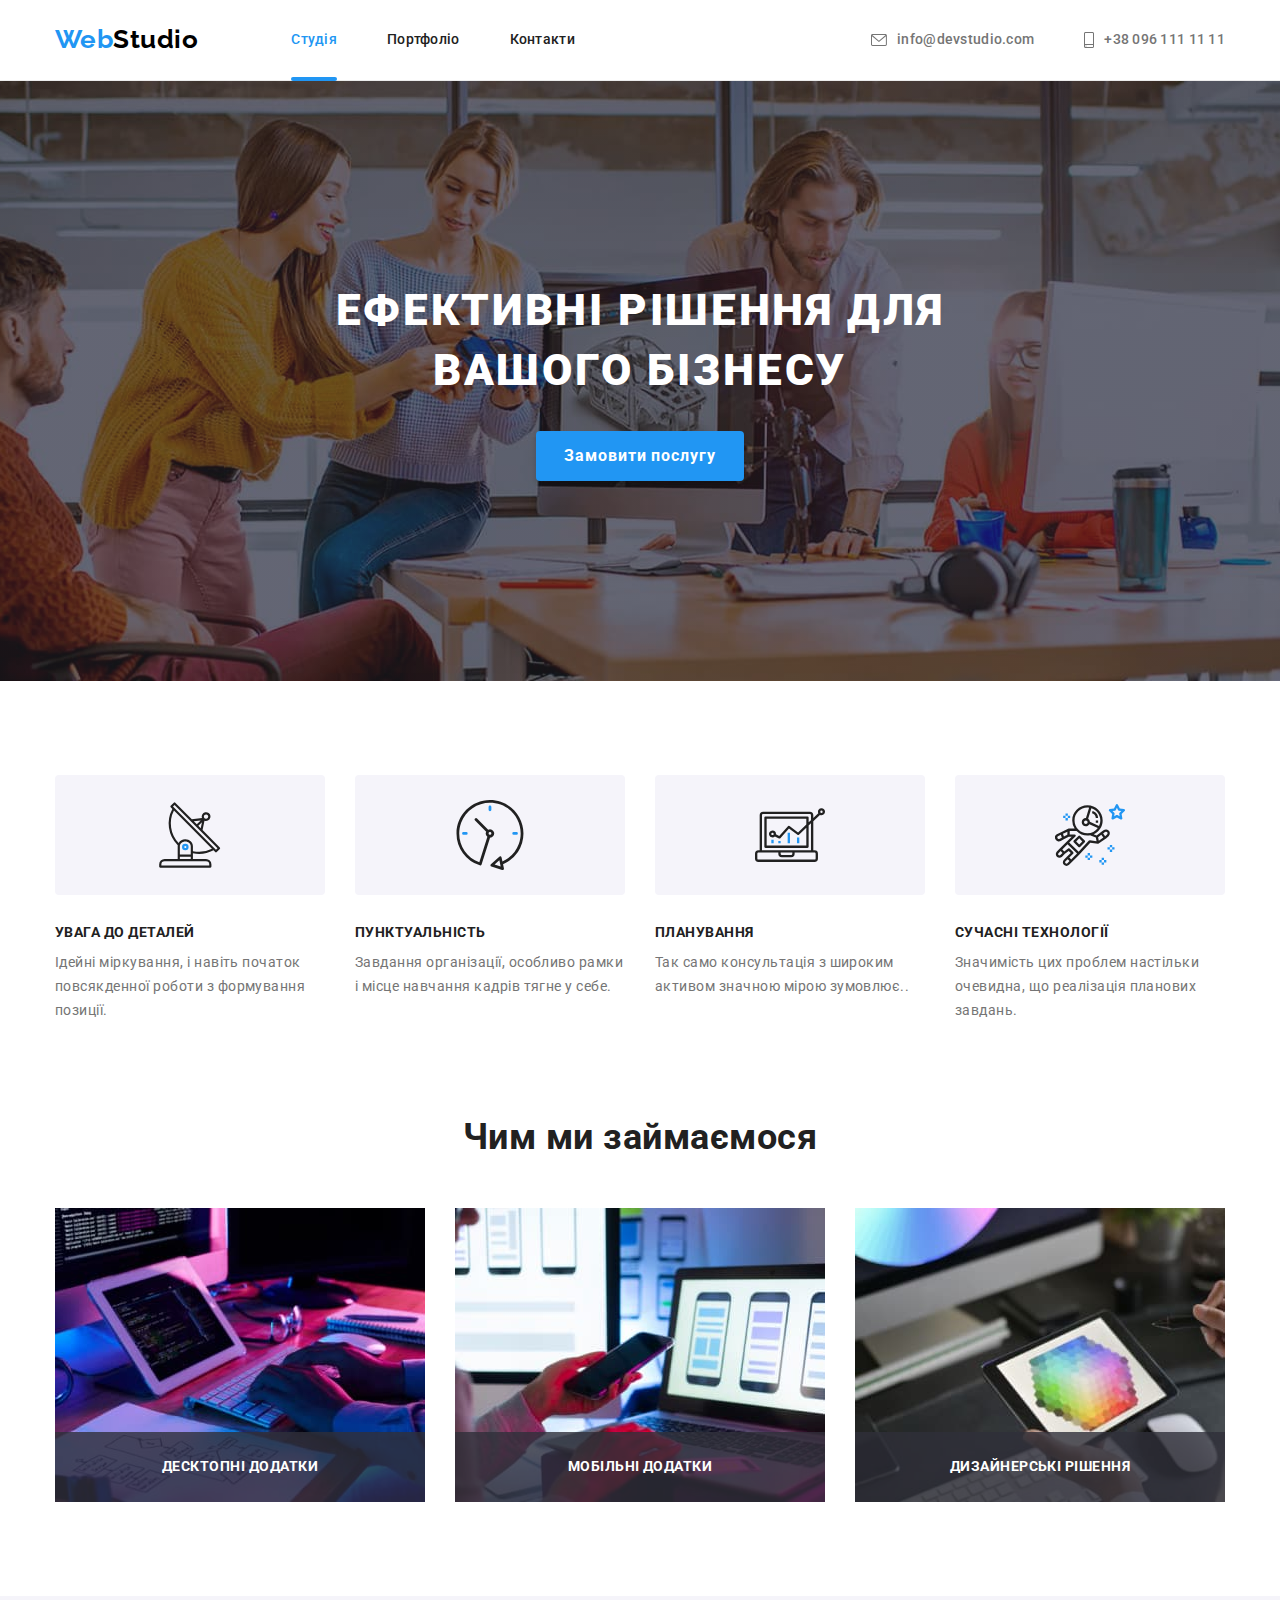
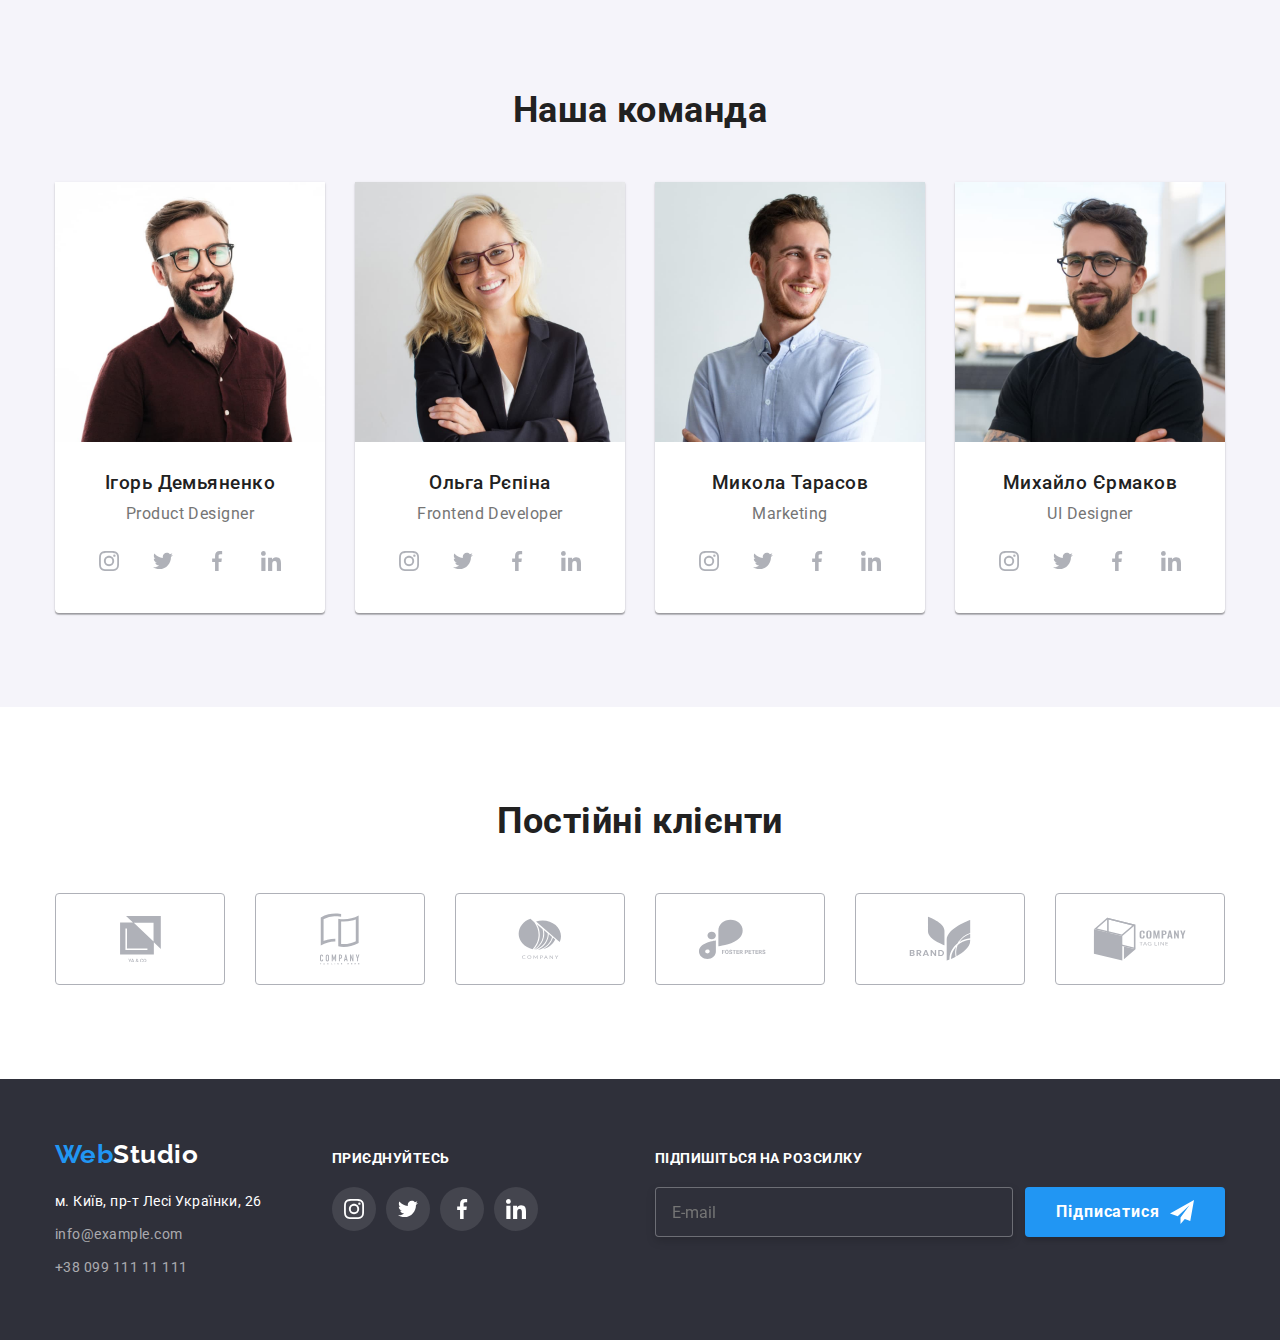
==== index.html @ 8577678d "main.scss" ====
<!DOCTYPE html>
<html lang="ru">
  <head>
    <meta charset="UTF-8" />
    <meta http-equiv="X-UA-Compatible" content="IE=edge" />
    <meta name="viewport" content="width=device-width, initial-scale=1.0" />
    <title>Студія</title>
    <link rel="preconnect" href="https://fonts.googleapis.com" />
    <link rel="preconnect" href="https://fonts.gstatic.com" crossorigin />
    <link
      href="https://fonts.googleapis.com/css2?family=Raleway:wght@700&family=Roboto:wght@400;500;700;900&display=swap"
      rel="stylesheet"
    />
    <link
      rel="stylesheet"
      href="https://cdnjs.cloudflare.com/ajax/libs/modern-normalize/1.1.0/modern-normalize.min.css"
    />
    <link rel="stylesheet" href="./css/main.min.css" />
  </head>
  <body>
    <!-- Хедер -->
    <header class="header">
      <div class="container">
        <div class="header__inner">
          <a
            class="logo logo__header logo__header--shadow"
            href="./index.html"
            lang="en"
            >Web<span class="logo__span--black">Studio</span></a
          >
          <nav>
            <ul class="header__nav">
              <li>
                <a
                  class="header__link header__link--current"
                  href="./index.html"
                  >Студія</a
                >
              </li>
              <li>
                <a class="header__link" href="./portfolio.html">Портфоліо</a>
              </li>
              <li>
                <a class="header__link" href="#">Контакти</a>
              </li>
            </ul>
          </nav>
          <ul class="header__contacts-block">
            <li>
              <a class="header__contact" href="mailto:info@devstudio.com">
                <svg
                  class="header__icon"
                  width="16"
                  height="12"
                  aria-label="отправить е-мейл"
                >
                  <use href="./images/icons.svg#envelope"></use></svg
                >info@devstudio.com</a
              >
            </li>
            <li>
              <a class="header__contact" href="tel:+380961111111">
                <svg
                  class="header__icon"
                  width="10"
                  height="16"
                  aria-label="позвонить по телефону"
                >
                  <use href="./images/icons.svg#phone"></use>
                </svg>
                +38 096 111 11 11</a
              >
            </li>
          </ul>
        </div>
      </div>
    </header>
    <main>
      <!-- Герой -->
      <section class="hero section">
        <div class="container">
          <h1 class="hero__title">Ефективні рішення для вашого бізнесу</h1>
          <button class="hero__btn button" type="button" data-modal-open>
            Замовити послугу
          </button>
        </div>
      </section>
      <!-- Особенности -->
      <section class="features section">
        <div class="container">
          <h2 class="visually-hidden">*Особенности</h2>
          <ul class="features__block">
            <li class="features__item">
              <div class="features__icon-wrapper">
                <svg
                  class="antenna"
                  width="65.32"
                  height="70"
                  aria-hidden="true"
                >
                  <use href="./images/icons.svg#antenna"></use>
                </svg>
              </div>
              <h3 class="features__title">УВАГА ДО ДЕТАЛЕЙ</h3>
              <p class="features__text">
                Ідейні міркування, і навіть початок повсякденної роботи з
                формування позиції.
              </p>
            </li>
            <li class="features__item">
              <div class="features__icon-wrapper">
                <svg class="clock" width="70" height="70" aria-hidden="true">
                  <use href="./images/icons.svg#clock"></use>
                </svg>
              </div>
              <h3 class="features__title">ПУНКТУАЛЬНІСТЬ</h3>
              <p class="features__text">
                Завдання організації, особливо рамки і місце навчання кадрів
                тягне у себе.
              </p>
            </li>
            <li class="features__item">
              <div class="features__icon-wrapper">
                <svg class="diagram" width="70" height="70" aria-hidden="true">
                  <use href="./images/icons.svg#diagram"></use>
                </svg>
              </div>
              <h3 class="features__title">ПЛАНУВАННЯ</h3>
              <p class="features__text">
                Так само консультація з широким активом значною мірою зумовлює..
              </p>
            </li>
            <li class="features__item">
              <div class="features__icon-wrapper">
                <svg
                  class="astronaut"
                  width="70"
                  height="70"
                  aria-hidden="true"
                >
                  <use href="./images/icons.svg#astronaut"></use>
                </svg>
              </div>
              <h3 class="features__title">СУЧАСНІ ТЕХНОЛОГІЇ</h3>
              <p class="features__text">
                Значимість цих проблем настільки очевидна, що реалізація
                планових завдань.
              </p>
            </li>
          </ul>
        </div>
      </section>
      <!-- Чем мы занимаемся -->
      <section class="work section">
        <div class="container">
          <h2 class="title">Чим ми займаємося</h2>
          <ul class="work__block">
            <li class="work__item">
              <img
                src="./images/box1.jpg"
                alt="разработка для десктоп"
                width="370"
              />
              <div class="work__sticker">
                <h3 class="work__description">Десктопні додатки</h3>
              </div>
            </li>
            <li class="work__item">
              <img
                src="./images/box2.jpg"
                alt="разработка для мобильных"
                width="370"
              />
              <div class="work__sticker">
                <h3 class="work__description">Мобільні додатки</h3>
              </div>
            </li>
            <li class="work__item">
              <img
                src="./images/box3.jpg"
                alt="разработка для планшетов"
                width="370"
              />
              <div class="work__sticker">
                <h3 class="work__description">Дизайнерські рішення</h3>
              </div>
            </li>
          </ul>
        </div>
      </section>
      <!-- Наша команда -->
      <section class="team section">
        <div class="container">
          <h2 class="title">Наша команда</h2>
          <ul class="team__block">
            <li class="team-card">
              <img
                src="./images/img1.jpg"
                alt="фото Игорь Демьяненко"
                width="270"
                height="260"
              />
              <div class="team-card__wrapper">
                <h3 class="team-card__name">Ігорь Демьяненко</h3>
                <p class="team-card__specialty" lang="en">Product Designer</p>
              </div>
              <ul class="social-icons">
                <li>
                  <a
                    class="icon-wrapper icon-wrapper__bg--white"
                    href="instagram"
                  >
                    <svg
                      width="20"
                      height="20"
                      aria-label="ссылка на instagram"
                    >
                      <use href="./images/icons.svg#instagram"></use>
                    </svg>
                  </a>
                </li>
                <li>
                  <a
                    class="icon-wrapper icon-wrapper__bg--white"
                    href="twitter"
                  >
                    <svg width="20" height="20" aria-label="ссылка на twitter">
                      <use href="./images/icons.svg#twitter"></use>
                    </svg>
                  </a>
                </li>
                <li>
                  <a
                    class="icon-wrapper icon-wrapper__bg--white"
                    href="facebook"
                  >
                    <svg width="20" height="20" aria-label="ссылка на facebook">
                      <use href="./images/icons.svg#facebook"></use>
                    </svg>
                  </a>
                </li>
                <li>
                  <a
                    class="icon-wrapper icon-wrapper__bg--white"
                    href="linkedin"
                  >
                    <svg width="20" height="20" aria-label="ссылка на linkedin">
                      <use href="./images/icons.svg#linkedin"></use>
                    </svg>
                  </a>
                </li>
              </ul>
            </li>
            <li class="team-card">
              <img
                src="./images/img2.jpg"
                alt="фото Ольга Репина"
                width="270"
                height="260"
              />
              <div class="team-card__wrapper">
                <h3 class="team-card__name">Ольга Рєпіна</h3>
                <p class="team-card__specialty" lang="en">Frontend Developer</p>
              </div>
              <ul class="social-icons">
                <li>
                  <a
                    class="icon-wrapper icon-wrapper__bg--white"
                    href="instagram"
                  >
                    <svg
                      width="20"
                      height="20"
                      aria-label="ссылка на instagram"
                    >
                      <use href="./images/icons.svg#instagram"></use>
                    </svg>
                  </a>
                </li>
                <li>
                  <a
                    class="icon-wrapper icon-wrapper__bg--white"
                    href="twitter"
                  >
                    <svg width="20" height="20" aria-label="ссылка на twitter">
                      <use href="./images/icons.svg#twitter"></use>
                    </svg>
                  </a>
                </li>
                <li>
                  <a
                    class="icon-wrapper icon-wrapper__bg--white"
                    href="facebook"
                  >
                    <svg width="20" height="20" aria-label="ссылка на facebook">
                      <use href="./images/icons.svg#facebook"></use>
                    </svg>
                  </a>
                </li>
                <li>
                  <a
                    class="icon-wrapper icon-wrapper__bg--white"
                    href="linkedin"
                  >
                    <svg width="20" height="20" aria-label="ссылка на linkedin">
                      <use href="./images/icons.svg#linkedin"></use>
                    </svg>
                  </a>
                </li>
              </ul>
            </li>
            <li class="team-card">
              <img
                src="./images/img3.jpg"
                alt="фото Николай Тарасов"
                width="270"
                height="260"
              />
              <div class="team-card__wrapper">
                <h3 class="team-card__name">Микола Тарасов</h3>
                <p class="team-card__specialty" lang="en">Marketing</p>
              </div>
              <ul class="social-icons">
                <li>
                  <a
                    class="icon-wrapper icon-wrapper__bg--white"
                    href="instagram"
                  >
                    <svg
                      width="20"
                      height="20"
                      aria-label="ссылка на instagram"
                    >
                      <use href="./images/icons.svg#instagram"></use>
                    </svg>
                  </a>
                </li>
                <li>
                  <a
                    class="icon-wrapper icon-wrapper__bg--white"
                    href="twitter"
                  >
                    <svg width="20" height="20" aria-label="ссылка на twitter">
                      <use href="./images/icons.svg#twitter"></use>
                    </svg>
                  </a>
                </li>
                <li>
                  <a
                    class="icon-wrapper icon-wrapper__bg--white"
                    href="facebook"
                  >
                    <svg width="20" height="20" aria-label="ссылка на facebook">
                      <use href="./images/icons.svg#facebook"></use>
                    </svg>
                  </a>
                </li>
                <li>
                  <a
                    class="icon-wrapper icon-wrapper__bg--white"
                    href="linkedin"
                  >
                    <svg width="20" height="20" aria-label="ссылка на linkedin">
                      <use href="./images/icons.svg#linkedin"></use>
                    </svg>
                  </a>
                </li>
              </ul>
            </li>
            <li class="team-card">
              <img
                src="./images/img4.jpg"
                alt="фото Михаил Ермаков"
                width="270"
                height="260"
              />
              <div class="team-card__wrapper">
                <h3 class="team-card__name">Михайло Єрмаков</h3>
                <p class="team-card__specialty" lang="en">UI Designer</p>
              </div>
              <ul class="social-icons">
                <li>
                  <a
                    class="icon-wrapper icon-wrapper__bg--white"
                    href="instagram"
                  >
                    <svg
                      width="20"
                      height="20"
                      aria-label="ссылка на instagram"
                    >
                      <use href="./images/icons.svg#instagram"></use>
                    </svg>
                  </a>
                </li>
                <li>
                  <a
                    class="icon-wrapper icon-wrapper__bg--white"
                    href="twitter"
                  >
                    <svg width="20" height="20" aria-label="ссылка на twitter">
                      <use href="./images/icons.svg#twitter"></use>
                    </svg>
                  </a>
                </li>
                <li>
                  <a
                    class="icon-wrapper icon-wrapper__bg--white"
                    href="facebook"
                  >
                    <svg width="20" height="20" aria-label="ссылка на facebook">
                      <use href="./images/icons.svg#facebook"></use>
                    </svg>
                  </a>
                </li>
                <li>
                  <a
                    class="icon-wrapper icon-wrapper__bg--white"
                    href="linkedin"
                  >
                    <svg width="20" height="20" aria-label="ссылка на linkedin">
                      <use href="./images/icons.svg#linkedin"></use>
                    </svg>
                  </a>
                </li>
              </ul>
            </li>
          </ul>
        </div>
      </section>
      <section class="clients section">
        <div class="container">
          <h2 class="title">Постійні клієнти</h2>
          <ul class="client__block">
            <li>
              <a class="client-link" href="client1">
                <svg width="41" height="46.7" aria-label="ya & co">
                  <use href="./images/icons.svg#client1"></use>
                </svg>
              </a>
            </li>
            <li>
              <a class="client-link" href="client2">
                <svg width="40" height="52" aria-label="egline her company">
                  <use href="./images/icons.svg#client2"></use>
                </svg>
              </a>
            </li>
            <li>
              <a class="client-link" href="client3">
                <svg width="43.46" height="41.18" aria-label="company">
                  <use href="./images/icons.svg#client3"></use>
                </svg>
              </a>
            </li>
            <li>
              <a class="client-link" href="client4">
                <svg width="84.44" height="40.62" aria-label="foster peters">
                  <use href="./images/icons.svg#client4"></use>
                </svg>
              </a>
            </li>
            <li>
              <a class="client-link" href="client5">
                <svg width="62.54" height="45.43" aria-label="brend">
                  <use href="./images/icons.svg#client5"></use>
                </svg>
              </a>
            </li>
            <li>
              <a class="client-link" href="client6">
                <svg width="93.79" height="43.93" aria-label="company tag line">
                  <use href="./images/icons.svg#client6"></use>
                </svg>
              </a>
            </li>
          </ul>
        </div>
      </section>
    </main>
    <!-- Футер -->
    <footer class="footer">
      <div class="container">
        <div class="footer__inner">
          <div class="footer__contackts-block">
            <a class="logo logo__footer" href="./index.html" lang="en"
              >Web<span class="logo__span--white">Studio</span>
            </a>
            <address class="footer__item">
              <a
                class="footer__address footer__link"
                href="https://goo.gl/maps/BqAXKaRCrE8LvzSM8"
                target="_blank"
                >м. Київ, пр-т Лесі Українки, 26</a
              >
            </address>
            <ul>
              <li class="footer__item">
                <a
                  class="footer__contact footer__link"
                  href="mailto:info@example.com"
                  >info@example.com</a
                >
              </li>
              <li class="footer__item">
                <a class="footer__contact footer__link" href="tel:+380991111111"
                  >+38 099 111 11 111</a
                >
              </li>
            </ul>
          </div>
          <div class="footer__social-links">
            <strong class="footer__title">приєднуйтесь</strong>
            <ul class="social-icons">
              <li>
                <a
                  class="icon-wrapper icon-wrapper__bg--greey"
                  href="instagram"
                >
                  <svg width="20" height="20" aria-label="ссылка на instagram">
                    <use href="./images/icons.svg#instagram"></use>
                  </svg>
                </a>
              </li>
              <li>
                <a class="icon-wrapper icon-wrapper__bg--greey" href="twitter">
                  <svg width="20" height="20" aria-label="ссылка на twitter">
                    <use href="./images/icons.svg#twitter"></use>
                  </svg>
                </a>
              </li>
              <li>
                <a class="icon-wrapper icon-wrapper__bg--greey" href="facebook">
                  <svg width="20" height="20" aria-label="ссылка на facebook">
                    <use href="./images/icons.svg#facebook"></use>
                  </svg>
                </a>
              </li>
              <li>
                <a class="icon-wrapper icon-wrapper__bg--greey" href="linkedin">
                  <svg width="20" height="20" aria-label="ссылка на linkedin">
                    <use href="./images/icons.svg#linkedin"></use>
                  </svg>
                </a>
              </li>
            </ul>
          </div>
          <div class="footer__sub">
            <strong class="footer__title">Підпишіться на розсилку</strong>
            <form class="footer__form">
              <label>
                <input
                  class="footer__input"
                  type="email"
                  name="email"
                  placeholder="E-mail"
                />
              </label>
              <button class="footer__btn button" type="submit">
                Підписатися<svg
                  class="footer__icon-send"
                  width="24"
                  height="24"
                  aria-hidden="true"
                >
                  <use href="./images/icons.svg#icon-send-footer"></use>
                </svg>
              </button>
            </form>
          </div>
        </div>
      </div>
    </footer>

    <!-- Modal Window -->
    <div class="backdrop is-hidden" data-modal>
      <div class="modal">
        <button class="modal__close-btn" type="button" data-modal-close>
          <svg
            class="modal__close-icon"
            width="12"
            height="12"
            aria-hidden="true"
          >
            <use href="./images/icons.svg#vector"></use>
          </svg>
        </button>
        <strong class="modal__title"
          >Залиште свої дані, ми вам передзвонимо</strong
        >
        <form class="modal-form" name="modal-form">
          <label class="modal-form__label" for="user-name">Імя</label>
          <div class="modal-form__input-wrapper">
            <input
              class="modal-form__input"
              type="text"
              name="user-name"
              id="user-name"
            />
            <svg
              class="modal-form__icon-svg"
              width="18"
              height="18"
              aria-hidden="true"
            >
              <use href="./images/icons.svg#person"></use>
            </svg>
          </div>

          <label class="modal-form__label" for="tel">Телефон</label>
          <div class="modal-form__input-wrapper">
            <input
              class="modal-form__input"
              type="tel"
              name="user-tel"
              id="tel"
              required
            />
            <svg
              class="modal-form__icon-svg"
              width="18"
              height="18"
              aria-hidden="true"
            >
              <use href="./images/icons.svg#tel"></use>
            </svg>
          </div>

          <label class="modal-form__label" for="mail">Пошта</label>
          <div class="modal-form__input-wrapper">
            <input
              class="modal-form__input"
              type="email"
              name="user-email"
              id="mail"
            />
            <svg
              class="modal-form__icon-svg"
              width="18"
              height="18"
              aria-hidden="true"
            >
              <use href="./images/icons.svg#email"></use>
            </svg>
          </div>
          <label class="modal-form__label" for="coment">Коментар</label>
          <textarea
            class="modal-form__coment"
            name="user-coment"
            id="coment"
            placeholder="Введіть текст"
          ></textarea>

          <div class="modal-form__fild-checker">
            <label class="modal-checker" for="accept">
              <input
                class="modal-checker__def visually-hidden"
                type="checkbox"
                name="accept"
                id="accept"
              />
              <svg
                class="modal-checker__custom"
                width="16"
                height="15"
                aria-hidden="true"
              >
                <use href="./images/icons.svg#vector-chek"></use>
              </svg>
              Погоджуюся з розсилкою та приймаю
              <a class="modal-checker__contract" href="contract"
                >Умови договору</a
              >
            </label>
          </div>
          <div class="modal-form__fild-btn">
            <button class="modal-form__btn button" type="submit">
              Відправити
            </button>
          </div>
        </form>
      </div>
    </div>
    <!-- JS -->
    <script src="./js/modal.js"></script>
  </body>
</html>
---- css/main.min.css ----
:root{--title-collor: #212121;--accent-color: #2196f3;--primary-text-color: #757575;--primary-white: #ffffff;--secondery-bg: #2f303a;--team-btn-color: #f5f4fa;--fill-social-icons: #afb1b8;--accent-hover-btn: #188ce8;--timing-function: cubic-bezier(0.4, 0, 0.2, 1)}h1,h2,h3,h4,h5,h6,p{margin:0}ul,ol{list-style:none;margin:0;padding:0}img{display:block;max-width:100%;height:auto}address{font-style:normal;font-style:inherit}input{padding:0}a{text-decoration:none;color:inherit;display:block}strong{display:block}body{font-family:Roboto,sans-serif;color:var(--primary-text-color);line-height:1.14;letter-spacing:.03em}.visually-hidden{position:absolute;white-space:nowrap;width:1px;height:1px;overflow:hidden;border:0;padding:0;clip:rect(0 0 0 0);-webkit-clip-path:inset(50%);clip-path:inset(50%);margin:-1px}.backdrop.is-hidden{opacity:0;pointer-events:none;visibility:hidden}.backdrop.is-hidden .modal{-webkit-transform:translate(-50%, -50%) scale(0.7);transform:translate(-50%, -50%) scale(0.7)}.container{width:1200px;padding:0 15px;margin:0 auto}.section{padding-top:94px;padding-bottom:94px}.header{border-bottom:1px solid #ececec}.header__inner{display:-webkit-box;display:-ms-flexbox;display:flex;-webkit-box-align:center;-ms-flex-align:center;align-items:center}.header__nav{display:-webkit-box;display:-ms-flexbox;display:flex;-webkit-box-pack:justify;-ms-flex-pack:justify;justify-content:space-between;gap:50px}.header__link{position:relative;display:block;padding:32px 0;font-weight:500;font-size:14px;letter-spacing:.02em;color:var(--title-collor);-webkit-transition:color 250ms var(--timing-function);transition:color 250ms var(--timing-function)}.header__link:hover,.header__link:focus{color:var(--accent-color)}.header__link--current{color:var(--accent-color)}.header__link--current::after{content:"";display:block;position:absolute;left:0;bottom:-1px;height:4px;width:100%;border-radius:2px;background-color:var(--accent-color)}.header__contacts-block{margin-left:auto;display:-webkit-box;display:-ms-flexbox;display:flex;gap:50px}.header__contact{display:-webkit-box;display:-ms-flexbox;display:flex;-webkit-box-align:center;-ms-flex-align:center;align-items:center;padding:32px 0;font-weight:500;font-size:14px;letter-spacing:.02em;color:var(--primary-text-color);-webkit-transition:color 250ms var(--timing-function);transition:color 250ms var(--timing-function)}.header__contact:hover,.header__contact:focus{color:var(--accent-color)}.header__icon{display:inline-block;margin-right:10px;fill:currentColor}.logo{color:var(--accent-color);font-family:"Raleway";font-style:normal;font-weight:700;font-size:26px;line-height:1.19;text-decoration:none}.logo__header{margin-right:93px;padding-top:24px;padding-bottom:25px;-webkit-transition:text-shadow 250ms var(--timing-function);transition:text-shadow 250ms var(--timing-function)}.logo__header--shadow:hover{text-shadow:0px 4px 4px rgba(0,0,0,.2)}.logo__footer{display:inline-block;margin-bottom:20px}.logo__span--white{color:var(--primary-white)}.logo__span--black{color:#000}.button{display:block;min-width:200px;min-height:50px;padding:10px 28px;font-weight:700;font-size:16px;line-height:1.88;letter-spacing:.06em;text-align:center;color:var(--primary-white);background-color:var(--accent-color);-webkit-box-shadow:0px 4px 4px rgba(0,0,0,.15);box-shadow:0px 4px 4px rgba(0,0,0,.15);border-radius:4px;border:none;cursor:pointer}.hero{margin-left:auto;margin-right:auto;padding-top:200px;padding-bottom:200px;max-width:1600px;background-size:cover;background-repeat:no-repeat;background-position:center;background-color:var(--secondery-bg);background-image:-webkit-gradient(linear, left top, left bottom, from(rgba(47, 48, 58, 0.4)), to(rgba(47, 48, 58, 0.4))),url("../images/hero-img.jpg");background-image:linear-gradient(rgba(47, 48, 58, 0.4), rgba(47, 48, 58, 0.4)),url("../images/hero-img.jpg")}.hero__title{width:696px;margin:0 auto 30px;text-align:center;color:var(--primary-white);font-weight:900;font-size:44px;line-height:1.36;letter-spacing:.06em;text-transform:uppercase}.hero__btn{margin:0 auto;-webkit-transition:background-color 250ms var(--timing-function);transition:background-color 250ms var(--timing-function)}.hero__btn:hover,.hero__btn:focus{background-color:var(--accent-hover-btn)}.features{padding-bottom:0}.features__block{display:-webkit-box;display:-ms-flexbox;display:flex}.features__item{width:270px}.features__item:not(:last-child){margin-right:30px}.features__icon-wrapper{display:-webkit-box;display:-ms-flexbox;display:flex;-webkit-box-pack:center;-ms-flex-pack:center;justify-content:center;-webkit-box-align:center;-ms-flex-align:center;align-items:center;height:120px;margin-bottom:30px;border-radius:4px;background-color:var(--team-btn-color)}.features__title{margin-bottom:10px;font-size:14px;text-transform:uppercase;color:var(--title-collor)}.features__text{font-size:14px;line-height:1.71}.title{text-align:center;font-size:36px;line-height:1.16;color:var(--title-collor)}.work__block{display:-webkit-box;display:-ms-flexbox;display:flex;margin-top:50px}.work__item:not(:last-child){margin-right:30px}.work__item{position:relative}.work__sticker{position:absolute;bottom:0;left:0;display:-webkit-box;display:-ms-flexbox;display:flex;-webkit-box-align:center;-ms-flex-align:center;align-items:center;-webkit-box-pack:center;-ms-flex-pack:center;justify-content:center;min-height:70px;width:100%;background-color:rgba(47,48,58,.8)}.work__description{padding:20px;font-weight:700;font-size:14px;text-transform:uppercase;color:var(--primary-white)}.team{background-color:var(--team-btn-color)}.team__block{display:-webkit-box;display:-ms-flexbox;display:flex;-webkit-box-pack:justify;-ms-flex-pack:justify;justify-content:space-between;margin-top:50px}.team-card{display:-webkit-box;display:-ms-flexbox;display:flex;-webkit-box-orient:vertical;-webkit-box-direction:normal;-ms-flex-direction:column;flex-direction:column;-webkit-box-pack:center;-ms-flex-pack:center;justify-content:center;-webkit-box-align:center;-ms-flex-align:center;align-items:center;width:270px;padding-bottom:30px;background-color:var(--primary-white);-webkit-box-shadow:0px 1px 3px rgba(0,0,0,.12),0px 1px 1px rgba(0,0,0,.14),0px 2px 1px rgba(0,0,0,.2);box-shadow:0px 1px 3px rgba(0,0,0,.12),0px 1px 1px rgba(0,0,0,.14),0px 2px 1px rgba(0,0,0,.2);border-radius:0px 0px 4px 4px}.team-card__wrapper{padding:30px 5px 16px 5px}.team-card__name{margin-bottom:10px;font-weight:500;line-height:1.19;text-align:center;color:var(--title-collor)}.team-card__specialty{line-height:1.19;text-align:center}.social-icons{display:-webkit-box;display:-ms-flexbox;display:flex;gap:10px}.icon-wrapper{display:-webkit-box;display:-ms-flexbox;display:flex;-webkit-box-pack:center;-ms-flex-pack:center;justify-content:center;-webkit-box-align:center;-ms-flex-align:center;align-items:center;height:44px;width:44px;border-radius:50%}.icon-wrapper__bg--white{background-color:var(--primary-white);fill:var(--fill-social-icons);-webkit-transition:fill 250ms var(--timing-function),background-color 250ms var(--timing-function);transition:fill 250ms var(--timing-function),background-color 250ms var(--timing-function)}.icon-wrapper__bg--white:hover,.icon-wrapper__bg--white:focus{fill:var(--primary-white);background-color:var(--accent-color)}.icon-wrapper__bg--greey:hover,.icon-wrapper__bg--greey:focus{background:var(--accent-color)}.icon-wrapper__bg--greey{background-color:rgba(255,255,255,.1);fill:var(--primary-white);-webkit-transition:background-color 250ms var(--timing-function);transition:background-color 250ms var(--timing-function)}.client__block{display:-webkit-box;display:-ms-flexbox;display:flex;gap:30px;margin-top:50px}.client-link{display:-webkit-box;display:-ms-flexbox;display:flex;-webkit-box-pack:center;-ms-flex-pack:center;justify-content:center;-webkit-box-align:center;-ms-flex-align:center;align-items:center;width:170px;height:92px;color:var(--fill-social-icons);border:1px solid var(--fill-social-icons);border-radius:4px;fill:currentColor;-webkit-transition:fill 250ms var(--timing-function),border 250ms var(--timing-function);transition:fill 250ms var(--timing-function),border 250ms var(--timing-function)}.client-link:hover,.client-link:focus{fill:var(--accent-color);border:1px solid var(--accent-color)}.filter{display:-webkit-box;display:-ms-flexbox;display:flex;-webkit-box-pack:center;-ms-flex-pack:center;justify-content:center;gap:8px}.filter__btn{font-family:inherit;padding:6px 22px;font-weight:500;font-size:16px;line-height:1.65;text-align:center;background-color:var(--team-btn-color);color:var(--title-collor);border:none;border-radius:4px;cursor:pointer;-webkit-transition:color 250ms var(--timing-function),background-color 250ms var(--timing-function),-webkit-box-shadow 250ms var(--timing-function);transition:color 250ms var(--timing-function),background-color 250ms var(--timing-function),-webkit-box-shadow 250ms var(--timing-function);transition:color 250ms var(--timing-function),background-color 250ms var(--timing-function),box-shadow 250ms var(--timing-function);transition:color 250ms var(--timing-function),background-color 250ms var(--timing-function),box-shadow 250ms var(--timing-function),-webkit-box-shadow 250ms var(--timing-function)}.filter__btn:hover,.filter__btn:focus{color:var(--primary-white);background-color:var(--accent-color);-webkit-box-shadow:0px 3px 1px rgba(0,0,0,.1),0px 1px 2px rgba(0,0,0,.08),0px 2px 2px rgba(0,0,0,.12);box-shadow:0px 3px 1px rgba(0,0,0,.1),0px 1px 2px rgba(0,0,0,.08),0px 2px 2px rgba(0,0,0,.12)}.filter__btn--active{color:var(--primary-white);background:var(--accent-color)}.projects{display:-webkit-box;display:-ms-flexbox;display:flex;-ms-flex-wrap:wrap;flex-wrap:wrap;gap:30px;margin-top:50px}.project-card{-ms-flex-preferred-size:calc((100% - 60px)/3);flex-basis:calc((100% - 60px)/3)}.project-card__link{-webkit-transition:-webkit-box-shadow 250ms var(--timing-function);transition:-webkit-box-shadow 250ms var(--timing-function);transition:box-shadow 250ms var(--timing-function);transition:box-shadow 250ms var(--timing-function), -webkit-box-shadow 250ms var(--timing-function)}.project-card__link:hover,.project-card__link:focus{-webkit-box-shadow:0px 1px 1px rgba(0,0,0,.12),0px 4px 4px rgba(0,0,0,.06),1px 4px 6px rgba(0,0,0,.16);box-shadow:0px 1px 1px rgba(0,0,0,.12),0px 4px 4px rgba(0,0,0,.06),1px 4px 6px rgba(0,0,0,.16)}.project-card__link:hover .project-card__overlay{-webkit-transform:translateY(0);transform:translateY(0)}.project-card__themb{position:relative;overflow:hidden}.project-card__overlay{position:absolute;top:0;left:0;width:100%;height:100%;-webkit-transform:translateY(101%);transform:translateY(101%);-webkit-transition:-webkit-transform 250ms var(--timing-function);transition:-webkit-transform 250ms var(--timing-function);transition:transform 250ms var(--timing-function);transition:transform 250ms var(--timing-function), -webkit-transform 250ms var(--timing-function);background-color:rgba(33,150,243,.9)}.project-card__description{position:absolute;width:100%;top:50%;left:50%;-webkit-transform:translate(-50%, -50%);transform:translate(-50%, -50%);padding:63px 24px;font-size:18px;line-height:1.55;color:var(--primary-white)}.project-card__wrapper{padding:20px 24px;border:1px solid #eee;border-top:none}.project-card__title{margin-bottom:4px;font-size:18px;line-height:2;letter-spacing:.06em;color:var(--title-collor)}.project-card__text{line-height:1.88;color:var(--primary-text-color)}.footer{background-color:var(--secondery-bg);padding:60px 0}.footer__inner{display:-webkit-box;display:-ms-flexbox;display:flex;-webkit-box-align:baseline;-ms-flex-align:baseline;align-items:baseline}.footer__contackts-block{margin-right:70px}.footer__item{margin-bottom:9px}.footer__item:last-child{margin-bottom:0}.footer__link{display:block;font-size:14px;line-height:1.71;-webkit-transition:color 250ms var(--timing-function);transition:color 250ms var(--timing-function)}.footer__link:hover,.footer__link:focus{color:var(--accent-color)}.footer__address{color:var(--primary-white)}.footer__contact{color:rgba(255,255,255,.6)}.footer__sub{margin-left:auto}.footer__title{font-weight:700;font-size:14px;line-height:1.14;text-transform:uppercase;color:var(--primary-white);margin-bottom:20px}.footer__form{display:-webkit-box;display:-ms-flexbox;display:flex;gap:12px;-webkit-box-align:center;-ms-flex-align:center;align-items:center}.footer__input{width:358px;height:50px;padding:15px 16px;background-color:var(--secondery-bg);border:1px solid rgba(255,255,255,.3);-webkit-filter:drop-shadow(0px 4px 4px rgba(0, 0, 0, 0.15));filter:drop-shadow(0px 4px 4px rgba(0, 0, 0, 0.15));border-radius:4px;line-height:1.25;color:rgba(255,255,255,.6)}.footer__btn{display:-webkit-box;display:-ms-flexbox;display:flex;gap:10px;-webkit-box-pack:center;-ms-flex-pack:center;justify-content:center;-webkit-box-align:center;-ms-flex-align:center;align-items:center}.footer__icon-send{width:24px;height:24px;fill:var(--primary-white)}.backdrop{position:fixed;top:0;left:0;width:100%;height:100%;opacity:1;-webkit-transition:opacity 250ms var(--timing-function);transition:opacity 250ms var(--timing-function);background-color:rgba(0,0,0,.2)}.modal{position:absolute;top:50%;left:50%;padding:40px;width:528px;overflow:auto;-webkit-transform:translate(-50%, -50%) scale(1);transform:translate(-50%, -50%) scale(1);-webkit-transition:-webkit-transform 250ms var(--timing-function);transition:-webkit-transform 250ms var(--timing-function);transition:transform 250ms var(--timing-function);transition:transform 250ms var(--timing-function), -webkit-transform 250ms var(--timing-function);border-radius:4px;background-color:var(--primary-white);-webkit-box-shadow:0px 1px 3px rgba(0,0,0,.12),0px 1px 1px rgba(0,0,0,.14),0px 2px 1px rgba(0,0,0,.2);box-shadow:0px 1px 3px rgba(0,0,0,.12),0px 1px 1px rgba(0,0,0,.14),0px 2px 1px rgba(0,0,0,.2)}.modal__close-btn{position:absolute;top:8px;right:8px;display:-webkit-box;display:-ms-flexbox;display:flex;-webkit-box-align:center;-ms-flex-align:center;align-items:center;-webkit-box-pack:center;-ms-flex-pack:center;justify-content:center;cursor:pointer;width:30px;height:30px;background:var(--primary-white);border:1px solid rgba(0,0,0,.1);border-radius:50%}.modal__close-icon{width:12px;height:12px;fill:inherit;-webkit-transition:fill 250ms var(--timing-function);transition:fill 250ms var(--timing-function)}.modal__close-btn:hover,.modal__close-btn:hover{fill:var(--accent-color)}.modal__title{margin-bottom:12px;font-weight:700;font-size:20px;line-height:1.15;text-align:center;color:var(--title-collor)}.modal-form__label{display:block;font-size:12px;margin-bottom:4px;line-height:1.16;letter-spacing:.01em;outline:var(--accent-color)}.modal-form__input{display:block;width:100%;height:40px;padding:12px 12px 12px 42px;cursor:pointer;border:1px solid;border-color:rgba(33,33,33,.2);border-radius:4px;-webkit-transition:border-color 250ms var(--timing-function);transition:border-color 250ms var(--timing-function)}.modal-form__input-wrapper{position:relative;margin-bottom:12px}.modal-form__icon-svg{position:absolute;top:50%;left:12px;-webkit-transform:translateY(-50%);transform:translateY(-50%);width:18px;height:18px;fill:inherit;-webkit-transition:fill 250ms var(--timing-function);transition:fill 250ms var(--timing-function)}.modal-form__input:hover,.modal-form__input:focus{border-color:var(--accent-color);outline:none}.modal-form__input-wrapper:hover .modal-form__icon-svg{fill:var(--accent-color)}.modal-form__coment{display:block;margin-bottom:20px;text-align:start;resize:none;width:100%;height:120px;padding:12px 16px;border:1px solid;border-color:rgba(33,33,33,.2);border-radius:4px;color:rgba(117,117,117,.5);-webkit-transition:border-color 250ms var(--timing-function);transition:border-color 250ms var(--timing-function)}.modal-form__coment:hover,.modal-form__coment:focus{border-color:var(--accent-color);outline:none}.modal-form__coment::-webkit-input-placeholder{letter-spacing:.01em;color:rgba(117,117,117,.5);font-size:12px;line-height:1.16}.modal-form__coment::-moz-placeholder{letter-spacing:.01em;color:rgba(117,117,117,.5);font-size:12px;line-height:1.16}.modal-form__coment:-ms-input-placeholder{letter-spacing:.01em;color:rgba(117,117,117,.5);font-size:12px;line-height:1.16}.modal-form__coment::-ms-input-placeholder{letter-spacing:.01em;color:rgba(117,117,117,.5);font-size:12px;line-height:1.16}.modal-form__coment::placeholder{letter-spacing:.01em;color:rgba(117,117,117,.5);font-size:12px;line-height:1.16}.modal-form__fild-checker{margin-bottom:30px}.modal-form__fild-btn{display:-webkit-box;display:-ms-flexbox;display:flex;-webkit-box-pack:center;-ms-flex-pack:center;justify-content:center}.modal-form__btn{-webkit-transition:background-color 250ms var(--timing-function);transition:background-color 250ms var(--timing-function)}.modal-form__btn:hover,.modal-form__btn:active{background-color:var(--accent-hover-btn)}.modal-checker{position:relative;display:block;text-align:center;font-size:14px;line-height:1.71;margin-left:24px}.modal-checker__custom{position:absolute;left:-12px;top:50%;-webkit-transform:translateY(-50%);transform:translateY(-50%);width:16px;height:15px;border:2px solid #000;border-radius:2px;-webkit-transition:background-color 250ms var(--timing-function);transition:background-color 250ms var(--timing-function)}.modal-checker__def:checked+.modal-checker__custom{border-color:var(--accent-color);background-color:var(--accent-color)}.modal-checker__def:focus+.modal-checker__custom{border:2px solid var(--accent-color)}.modal-checker__contract{display:inline-block;color:var(--accent-color)}/*# sourceMappingURL=main.min.css.map */
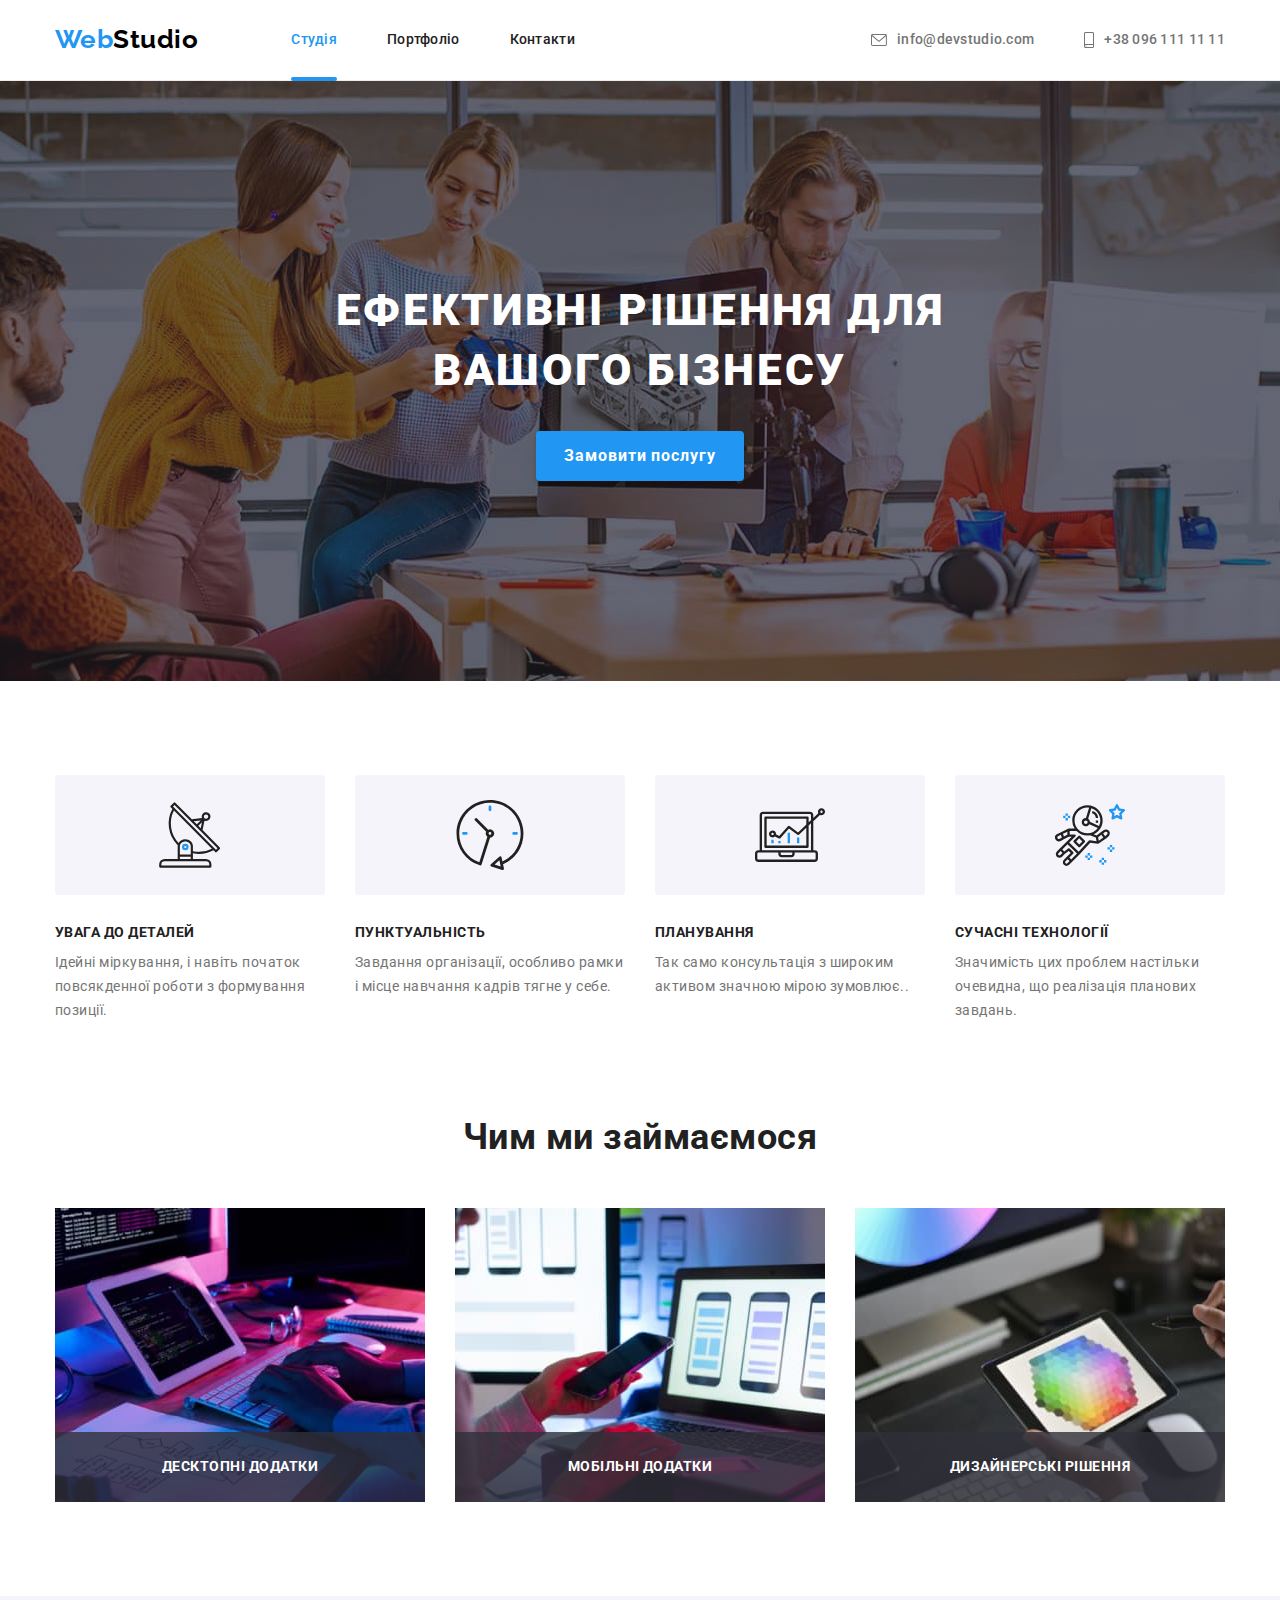
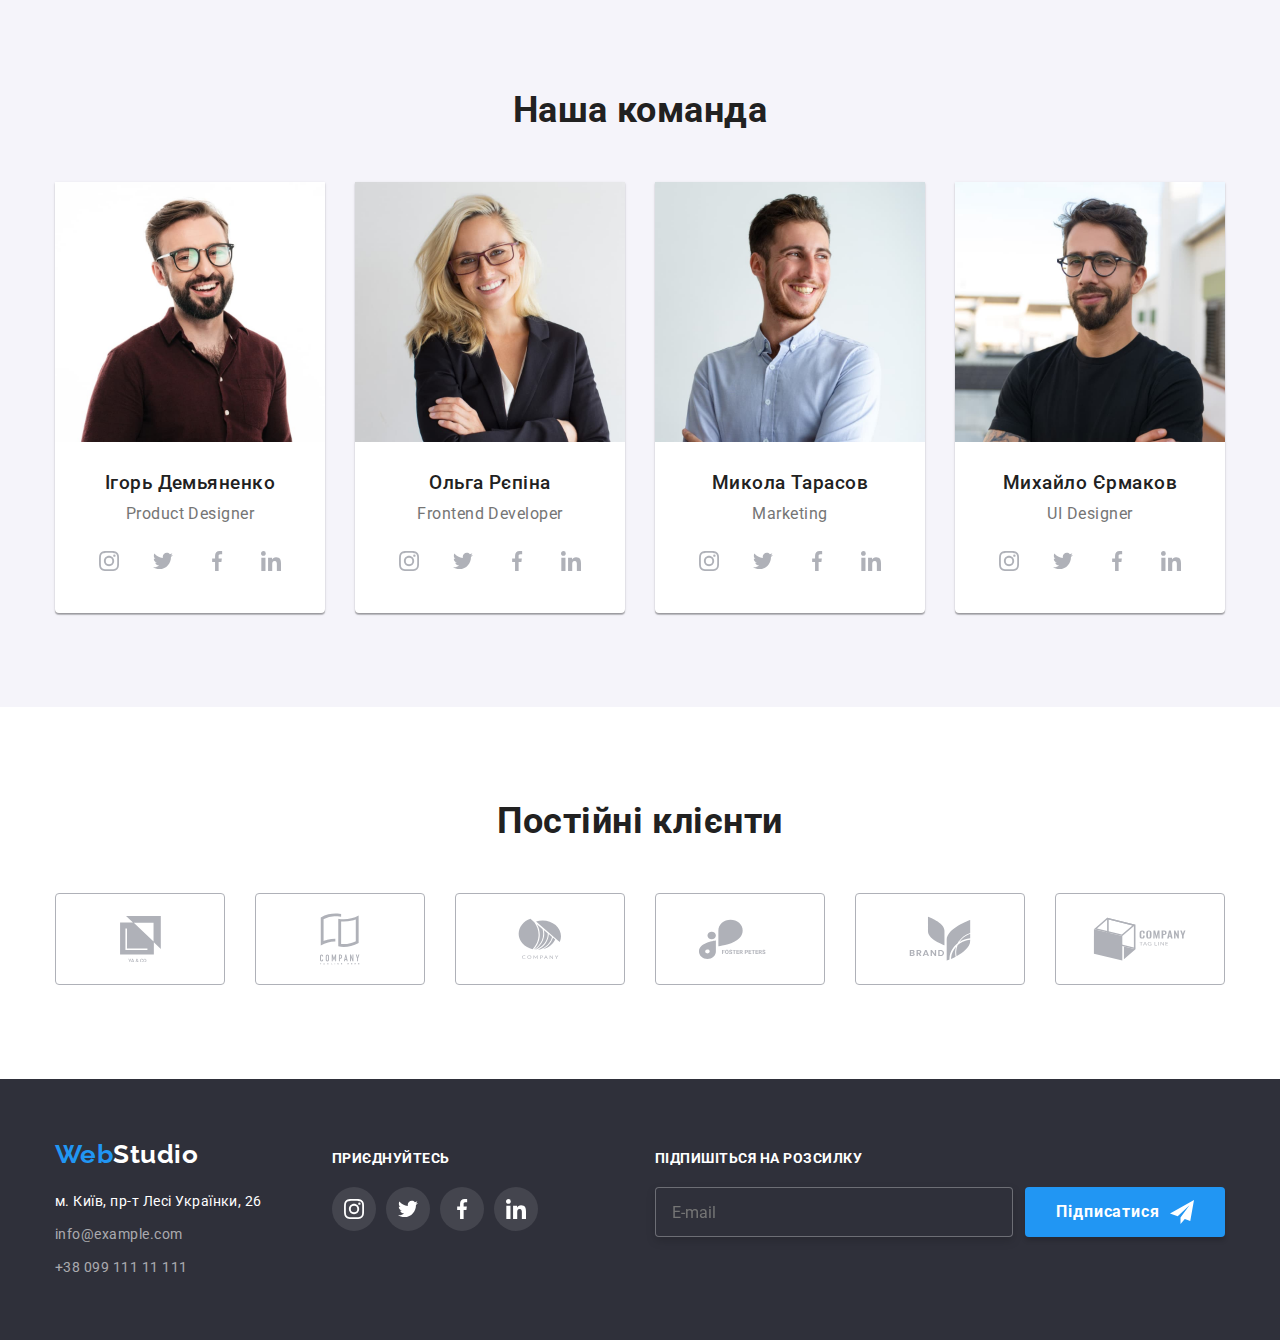
==== commit 13c6cbfd: "card-set" ====
--- a/index.html
+++ b/index.html
@@ -89,8 +89,8 @@
       <section class="features section">
         <div class="container">
           <h2 class="visually-hidden">*Особенности</h2>
-          <ul class="features__block">
-            <li class="features__item">
+          <ul class="features__block card-set">
+            <li class="item-set">
               <div class="features__icon-wrapper">
                 <svg
                   class="antenna"
@@ -107,7 +107,7 @@
                 формування позиції.
               </p>
             </li>
-            <li class="features__item">
+            <li class="item-set">
               <div class="features__icon-wrapper">
                 <svg class="clock" width="70" height="70" aria-hidden="true">
                   <use href="./images/icons.svg#clock"></use>
@@ -119,7 +119,7 @@
                 тягне у себе.
               </p>
             </li>
-            <li class="features__item">
+            <li class="item-set">
               <div class="features__icon-wrapper">
                 <svg class="diagram" width="70" height="70" aria-hidden="true">
                   <use href="./images/icons.svg#diagram"></use>
@@ -130,7 +130,7 @@
                 Так само консультація з широким активом значною мірою зумовлює..
               </p>
             </li>
-            <li class="features__item">
+            <li class="item-set">
               <div class="features__icon-wrapper">
                 <svg
                   class="astronaut"
@@ -154,8 +154,8 @@
       <section class="work section">
         <div class="container">
           <h2 class="title">Чим ми займаємося</h2>
-          <ul class="work__block">
-            <li class="work__item">
+          <ul class="work__block card-set">
+            <li class="work__item item-set">
               <img
                 src="./images/box1.jpg"
                 alt="разработка для десктоп"
@@ -165,7 +165,7 @@
                 <h3 class="work__description">Десктопні додатки</h3>
               </div>
             </li>
-            <li class="work__item">
+            <li class="work__item item-set">
               <img
                 src="./images/box2.jpg"
                 alt="разработка для мобильных"
@@ -175,7 +175,7 @@
                 <h3 class="work__description">Мобільні додатки</h3>
               </div>
             </li>
-            <li class="work__item">
+            <li class="work__item item-set">
               <img
                 src="./images/box3.jpg"
                 alt="разработка для планшетов"
@@ -192,8 +192,8 @@
       <section class="team section">
         <div class="container">
           <h2 class="title">Наша команда</h2>
-          <ul class="team__block">
-            <li class="team-card">
+          <ul class="team__block card-set">
+            <li class="team-card item-set">
               <img
                 src="./images/img1.jpg"
                 alt="фото Игорь Демьяненко"
@@ -251,7 +251,7 @@
                 </li>
               </ul>
             </li>
-            <li class="team-card">
+            <li class="team-card item-set">
               <img
                 src="./images/img2.jpg"
                 alt="фото Ольга Репина"
@@ -309,7 +309,7 @@
                 </li>
               </ul>
             </li>
-            <li class="team-card">
+            <li class="team-card item-set">
               <img
                 src="./images/img3.jpg"
                 alt="фото Николай Тарасов"
@@ -367,7 +367,7 @@
                 </li>
               </ul>
             </li>
-            <li class="team-card">
+            <li class="team-card item-set">
               <img
                 src="./images/img4.jpg"
                 alt="фото Михаил Ермаков"
@@ -431,43 +431,43 @@
       <section class="clients section">
         <div class="container">
           <h2 class="title">Постійні клієнти</h2>
-          <ul class="client__block">
-            <li>
+          <ul class="client__block card-set">
+            <li class="item-set">
               <a class="client-link" href="client1">
                 <svg width="41" height="46.7" aria-label="ya & co">
                   <use href="./images/icons.svg#client1"></use>
                 </svg>
               </a>
             </li>
-            <li>
+            <li class="item-set">
               <a class="client-link" href="client2">
                 <svg width="40" height="52" aria-label="egline her company">
                   <use href="./images/icons.svg#client2"></use>
                 </svg>
               </a>
             </li>
-            <li>
+            <li class="item-set">
               <a class="client-link" href="client3">
                 <svg width="43.46" height="41.18" aria-label="company">
                   <use href="./images/icons.svg#client3"></use>
                 </svg>
               </a>
             </li>
-            <li>
+            <li class="item-set">
               <a class="client-link" href="client4">
                 <svg width="84.44" height="40.62" aria-label="foster peters">
                   <use href="./images/icons.svg#client4"></use>
                 </svg>
               </a>
             </li>
-            <li>
+            <li class="item-set">
               <a class="client-link" href="client5">
                 <svg width="62.54" height="45.43" aria-label="brend">
                   <use href="./images/icons.svg#client5"></use>
                 </svg>
               </a>
             </li>
-            <li>
+            <li class="item-set">
               <a class="client-link" href="client6">
                 <svg width="93.79" height="43.93" aria-label="company tag line">
                   <use href="./images/icons.svg#client6"></use>
--- a/css/main.min.css
+++ b/css/main.min.css
@@ -1 +1 @@
-:root{--title-collor: #212121;--accent-color: #2196f3;--primary-text-color: #757575;--primary-white: #ffffff;--secondery-bg: #2f303a;--team-btn-color: #f5f4fa;--fill-social-icons: #afb1b8;--accent-hover-btn: #188ce8;--timing-function: cubic-bezier(0.4, 0, 0.2, 1)}h1,h2,h3,h4,h5,h6,p{margin:0}ul,ol{list-style:none;margin:0;padding:0}img{display:block;max-width:100%;height:auto}address{font-style:normal;font-style:inherit}input{padding:0}a{text-decoration:none;color:inherit;display:block}strong{display:block}body{font-family:Roboto,sans-serif;color:var(--primary-text-color);line-height:1.14;letter-spacing:.03em}.visually-hidden{position:absolute;white-space:nowrap;width:1px;height:1px;overflow:hidden;border:0;padding:0;clip:rect(0 0 0 0);-webkit-clip-path:inset(50%);clip-path:inset(50%);margin:-1px}.backdrop.is-hidden{opacity:0;pointer-events:none;visibility:hidden}.backdrop.is-hidden .modal{-webkit-transform:translate(-50%, -50%) scale(0.7);transform:translate(-50%, -50%) scale(0.7)}.container{width:1200px;padding:0 15px;margin:0 auto}.section{padding-top:94px;padding-bottom:94px}.header{border-bottom:1px solid #ececec}.header__inner{display:-webkit-box;display:-ms-flexbox;display:flex;-webkit-box-align:center;-ms-flex-align:center;align-items:center}.header__nav{display:-webkit-box;display:-ms-flexbox;display:flex;-webkit-box-pack:justify;-ms-flex-pack:justify;justify-content:space-between;gap:50px}.header__link{position:relative;display:block;padding:32px 0;font-weight:500;font-size:14px;letter-spacing:.02em;color:var(--title-collor);-webkit-transition:color 250ms var(--timing-function);transition:color 250ms var(--timing-function)}.header__link:hover,.header__link:focus{color:var(--accent-color)}.header__link--current{color:var(--accent-color)}.header__link--current::after{content:"";display:block;position:absolute;left:0;bottom:-1px;height:4px;width:100%;border-radius:2px;background-color:var(--accent-color)}.header__contacts-block{margin-left:auto;display:-webkit-box;display:-ms-flexbox;display:flex;gap:50px}.header__contact{display:-webkit-box;display:-ms-flexbox;display:flex;-webkit-box-align:center;-ms-flex-align:center;align-items:center;padding:32px 0;font-weight:500;font-size:14px;letter-spacing:.02em;color:var(--primary-text-color);-webkit-transition:color 250ms var(--timing-function);transition:color 250ms var(--timing-function)}.header__contact:hover,.header__contact:focus{color:var(--accent-color)}.header__icon{display:inline-block;margin-right:10px;fill:currentColor}.logo{color:var(--accent-color);font-family:"Raleway";font-style:normal;font-weight:700;font-size:26px;line-height:1.19;text-decoration:none}.logo__header{margin-right:93px;padding-top:24px;padding-bottom:25px;-webkit-transition:text-shadow 250ms var(--timing-function);transition:text-shadow 250ms var(--timing-function)}.logo__header--shadow:hover{text-shadow:0px 4px 4px rgba(0,0,0,.2)}.logo__footer{display:inline-block;margin-bottom:20px}.logo__span--white{color:var(--primary-white)}.logo__span--black{color:#000}.button{display:block;min-width:200px;min-height:50px;padding:10px 28px;font-weight:700;font-size:16px;line-height:1.88;letter-spacing:.06em;text-align:center;color:var(--primary-white);background-color:var(--accent-color);-webkit-box-shadow:0px 4px 4px rgba(0,0,0,.15);box-shadow:0px 4px 4px rgba(0,0,0,.15);border-radius:4px;border:none;cursor:pointer}.hero{margin-left:auto;margin-right:auto;padding-top:200px;padding-bottom:200px;max-width:1600px;background-size:cover;background-repeat:no-repeat;background-position:center;background-color:var(--secondery-bg);background-image:-webkit-gradient(linear, left top, left bottom, from(rgba(47, 48, 58, 0.4)), to(rgba(47, 48, 58, 0.4))),url("../images/hero-img.jpg");background-image:linear-gradient(rgba(47, 48, 58, 0.4), rgba(47, 48, 58, 0.4)),url("../images/hero-img.jpg")}.hero__title{width:696px;margin:0 auto 30px;text-align:center;color:var(--primary-white);font-weight:900;font-size:44px;line-height:1.36;letter-spacing:.06em;text-transform:uppercase}.hero__btn{margin:0 auto;-webkit-transition:background-color 250ms var(--timing-function);transition:background-color 250ms var(--timing-function)}.hero__btn:hover,.hero__btn:focus{background-color:var(--accent-hover-btn)}.features{padding-bottom:0}.features__block{display:-webkit-box;display:-ms-flexbox;display:flex}.features__item{width:270px}.features__item:not(:last-child){margin-right:30px}.features__icon-wrapper{display:-webkit-box;display:-ms-flexbox;display:flex;-webkit-box-pack:center;-ms-flex-pack:center;justify-content:center;-webkit-box-align:center;-ms-flex-align:center;align-items:center;height:120px;margin-bottom:30px;border-radius:4px;background-color:var(--team-btn-color)}.features__title{margin-bottom:10px;font-size:14px;text-transform:uppercase;color:var(--title-collor)}.features__text{font-size:14px;line-height:1.71}.title{text-align:center;font-size:36px;line-height:1.16;color:var(--title-collor)}.work__block{display:-webkit-box;display:-ms-flexbox;display:flex;margin-top:50px}.work__item:not(:last-child){margin-right:30px}.work__item{position:relative}.work__sticker{position:absolute;bottom:0;left:0;display:-webkit-box;display:-ms-flexbox;display:flex;-webkit-box-align:center;-ms-flex-align:center;align-items:center;-webkit-box-pack:center;-ms-flex-pack:center;justify-content:center;min-height:70px;width:100%;background-color:rgba(47,48,58,.8)}.work__description{padding:20px;font-weight:700;font-size:14px;text-transform:uppercase;color:var(--primary-white)}.team{background-color:var(--team-btn-color)}.team__block{display:-webkit-box;display:-ms-flexbox;display:flex;-webkit-box-pack:justify;-ms-flex-pack:justify;justify-content:space-between;margin-top:50px}.team-card{display:-webkit-box;display:-ms-flexbox;display:flex;-webkit-box-orient:vertical;-webkit-box-direction:normal;-ms-flex-direction:column;flex-direction:column;-webkit-box-pack:center;-ms-flex-pack:center;justify-content:center;-webkit-box-align:center;-ms-flex-align:center;align-items:center;width:270px;padding-bottom:30px;background-color:var(--primary-white);-webkit-box-shadow:0px 1px 3px rgba(0,0,0,.12),0px 1px 1px rgba(0,0,0,.14),0px 2px 1px rgba(0,0,0,.2);box-shadow:0px 1px 3px rgba(0,0,0,.12),0px 1px 1px rgba(0,0,0,.14),0px 2px 1px rgba(0,0,0,.2);border-radius:0px 0px 4px 4px}.team-card__wrapper{padding:30px 5px 16px 5px}.team-card__name{margin-bottom:10px;font-weight:500;line-height:1.19;text-align:center;color:var(--title-collor)}.team-card__specialty{line-height:1.19;text-align:center}.social-icons{display:-webkit-box;display:-ms-flexbox;display:flex;gap:10px}.icon-wrapper{display:-webkit-box;display:-ms-flexbox;display:flex;-webkit-box-pack:center;-ms-flex-pack:center;justify-content:center;-webkit-box-align:center;-ms-flex-align:center;align-items:center;height:44px;width:44px;border-radius:50%}.icon-wrapper__bg--white{background-color:var(--primary-white);fill:var(--fill-social-icons);-webkit-transition:fill 250ms var(--timing-function),background-color 250ms var(--timing-function);transition:fill 250ms var(--timing-function),background-color 250ms var(--timing-function)}.icon-wrapper__bg--white:hover,.icon-wrapper__bg--white:focus{fill:var(--primary-white);background-color:var(--accent-color)}.icon-wrapper__bg--greey:hover,.icon-wrapper__bg--greey:focus{background:var(--accent-color)}.icon-wrapper__bg--greey{background-color:rgba(255,255,255,.1);fill:var(--primary-white);-webkit-transition:background-color 250ms var(--timing-function);transition:background-color 250ms var(--timing-function)}.client__block{display:-webkit-box;display:-ms-flexbox;display:flex;gap:30px;margin-top:50px}.client-link{display:-webkit-box;display:-ms-flexbox;display:flex;-webkit-box-pack:center;-ms-flex-pack:center;justify-content:center;-webkit-box-align:center;-ms-flex-align:center;align-items:center;width:170px;height:92px;color:var(--fill-social-icons);border:1px solid var(--fill-social-icons);border-radius:4px;fill:currentColor;-webkit-transition:fill 250ms var(--timing-function),border 250ms var(--timing-function);transition:fill 250ms var(--timing-function),border 250ms var(--timing-function)}.client-link:hover,.client-link:focus{fill:var(--accent-color);border:1px solid var(--accent-color)}.filter{display:-webkit-box;display:-ms-flexbox;display:flex;-webkit-box-pack:center;-ms-flex-pack:center;justify-content:center;gap:8px}.filter__btn{font-family:inherit;padding:6px 22px;font-weight:500;font-size:16px;line-height:1.65;text-align:center;background-color:var(--team-btn-color);color:var(--title-collor);border:none;border-radius:4px;cursor:pointer;-webkit-transition:color 250ms var(--timing-function),background-color 250ms var(--timing-function),-webkit-box-shadow 250ms var(--timing-function);transition:color 250ms var(--timing-function),background-color 250ms var(--timing-function),-webkit-box-shadow 250ms var(--timing-function);transition:color 250ms var(--timing-function),background-color 250ms var(--timing-function),box-shadow 250ms var(--timing-function);transition:color 250ms var(--timing-function),background-color 250ms var(--timing-function),box-shadow 250ms var(--timing-function),-webkit-box-shadow 250ms var(--timing-function)}.filter__btn:hover,.filter__btn:focus{color:var(--primary-white);background-color:var(--accent-color);-webkit-box-shadow:0px 3px 1px rgba(0,0,0,.1),0px 1px 2px rgba(0,0,0,.08),0px 2px 2px rgba(0,0,0,.12);box-shadow:0px 3px 1px rgba(0,0,0,.1),0px 1px 2px rgba(0,0,0,.08),0px 2px 2px rgba(0,0,0,.12)}.filter__btn--active{color:var(--primary-white);background:var(--accent-color)}.projects{display:-webkit-box;display:-ms-flexbox;display:flex;-ms-flex-wrap:wrap;flex-wrap:wrap;gap:30px;margin-top:50px}.project-card{-ms-flex-preferred-size:calc((100% - 60px)/3);flex-basis:calc((100% - 60px)/3)}.project-card__link{-webkit-transition:-webkit-box-shadow 250ms var(--timing-function);transition:-webkit-box-shadow 250ms var(--timing-function);transition:box-shadow 250ms var(--timing-function);transition:box-shadow 250ms var(--timing-function), -webkit-box-shadow 250ms var(--timing-function)}.project-card__link:hover,.project-card__link:focus{-webkit-box-shadow:0px 1px 1px rgba(0,0,0,.12),0px 4px 4px rgba(0,0,0,.06),1px 4px 6px rgba(0,0,0,.16);box-shadow:0px 1px 1px rgba(0,0,0,.12),0px 4px 4px rgba(0,0,0,.06),1px 4px 6px rgba(0,0,0,.16)}.project-card__link:hover .project-card__overlay{-webkit-transform:translateY(0);transform:translateY(0)}.project-card__themb{position:relative;overflow:hidden}.project-card__overlay{position:absolute;top:0;left:0;width:100%;height:100%;-webkit-transform:translateY(101%);transform:translateY(101%);-webkit-transition:-webkit-transform 250ms var(--timing-function);transition:-webkit-transform 250ms var(--timing-function);transition:transform 250ms var(--timing-function);transition:transform 250ms var(--timing-function), -webkit-transform 250ms var(--timing-function);background-color:rgba(33,150,243,.9)}.project-card__description{position:absolute;width:100%;top:50%;left:50%;-webkit-transform:translate(-50%, -50%);transform:translate(-50%, -50%);padding:63px 24px;font-size:18px;line-height:1.55;color:var(--primary-white)}.project-card__wrapper{padding:20px 24px;border:1px solid #eee;border-top:none}.project-card__title{margin-bottom:4px;font-size:18px;line-height:2;letter-spacing:.06em;color:var(--title-collor)}.project-card__text{line-height:1.88;color:var(--primary-text-color)}.footer{background-color:var(--secondery-bg);padding:60px 0}.footer__inner{display:-webkit-box;display:-ms-flexbox;display:flex;-webkit-box-align:baseline;-ms-flex-align:baseline;align-items:baseline}.footer__contackts-block{margin-right:70px}.footer__item{margin-bottom:9px}.footer__item:last-child{margin-bottom:0}.footer__link{display:block;font-size:14px;line-height:1.71;-webkit-transition:color 250ms var(--timing-function);transition:color 250ms var(--timing-function)}.footer__link:hover,.footer__link:focus{color:var(--accent-color)}.footer__address{color:var(--primary-white)}.footer__contact{color:rgba(255,255,255,.6)}.footer__sub{margin-left:auto}.footer__title{font-weight:700;font-size:14px;line-height:1.14;text-transform:uppercase;color:var(--primary-white);margin-bottom:20px}.footer__form{display:-webkit-box;display:-ms-flexbox;display:flex;gap:12px;-webkit-box-align:center;-ms-flex-align:center;align-items:center}.footer__input{width:358px;height:50px;padding:15px 16px;background-color:var(--secondery-bg);border:1px solid rgba(255,255,255,.3);-webkit-filter:drop-shadow(0px 4px 4px rgba(0, 0, 0, 0.15));filter:drop-shadow(0px 4px 4px rgba(0, 0, 0, 0.15));border-radius:4px;line-height:1.25;color:rgba(255,255,255,.6)}.footer__btn{display:-webkit-box;display:-ms-flexbox;display:flex;gap:10px;-webkit-box-pack:center;-ms-flex-pack:center;justify-content:center;-webkit-box-align:center;-ms-flex-align:center;align-items:center}.footer__icon-send{width:24px;height:24px;fill:var(--primary-white)}.backdrop{position:fixed;top:0;left:0;width:100%;height:100%;opacity:1;-webkit-transition:opacity 250ms var(--timing-function);transition:opacity 250ms var(--timing-function);background-color:rgba(0,0,0,.2)}.modal{position:absolute;top:50%;left:50%;padding:40px;width:528px;overflow:auto;-webkit-transform:translate(-50%, -50%) scale(1);transform:translate(-50%, -50%) scale(1);-webkit-transition:-webkit-transform 250ms var(--timing-function);transition:-webkit-transform 250ms var(--timing-function);transition:transform 250ms var(--timing-function);transition:transform 250ms var(--timing-function), -webkit-transform 250ms var(--timing-function);border-radius:4px;background-color:var(--primary-white);-webkit-box-shadow:0px 1px 3px rgba(0,0,0,.12),0px 1px 1px rgba(0,0,0,.14),0px 2px 1px rgba(0,0,0,.2);box-shadow:0px 1px 3px rgba(0,0,0,.12),0px 1px 1px rgba(0,0,0,.14),0px 2px 1px rgba(0,0,0,.2)}.modal__close-btn{position:absolute;top:8px;right:8px;display:-webkit-box;display:-ms-flexbox;display:flex;-webkit-box-align:center;-ms-flex-align:center;align-items:center;-webkit-box-pack:center;-ms-flex-pack:center;justify-content:center;cursor:pointer;width:30px;height:30px;background:var(--primary-white);border:1px solid rgba(0,0,0,.1);border-radius:50%}.modal__close-icon{width:12px;height:12px;fill:inherit;-webkit-transition:fill 250ms var(--timing-function);transition:fill 250ms var(--timing-function)}.modal__close-btn:hover,.modal__close-btn:hover{fill:var(--accent-color)}.modal__title{margin-bottom:12px;font-weight:700;font-size:20px;line-height:1.15;text-align:center;color:var(--title-collor)}.modal-form__label{display:block;font-size:12px;margin-bottom:4px;line-height:1.16;letter-spacing:.01em;outline:var(--accent-color)}.modal-form__input{display:block;width:100%;height:40px;padding:12px 12px 12px 42px;cursor:pointer;border:1px solid;border-color:rgba(33,33,33,.2);border-radius:4px;-webkit-transition:border-color 250ms var(--timing-function);transition:border-color 250ms var(--timing-function)}.modal-form__input-wrapper{position:relative;margin-bottom:12px}.modal-form__icon-svg{position:absolute;top:50%;left:12px;-webkit-transform:translateY(-50%);transform:translateY(-50%);width:18px;height:18px;fill:inherit;-webkit-transition:fill 250ms var(--timing-function);transition:fill 250ms var(--timing-function)}.modal-form__input:hover,.modal-form__input:focus{border-color:var(--accent-color);outline:none}.modal-form__input-wrapper:hover .modal-form__icon-svg{fill:var(--accent-color)}.modal-form__coment{display:block;margin-bottom:20px;text-align:start;resize:none;width:100%;height:120px;padding:12px 16px;border:1px solid;border-color:rgba(33,33,33,.2);border-radius:4px;color:rgba(117,117,117,.5);-webkit-transition:border-color 250ms var(--timing-function);transition:border-color 250ms var(--timing-function)}.modal-form__coment:hover,.modal-form__coment:focus{border-color:var(--accent-color);outline:none}.modal-form__coment::-webkit-input-placeholder{letter-spacing:.01em;color:rgba(117,117,117,.5);font-size:12px;line-height:1.16}.modal-form__coment::-moz-placeholder{letter-spacing:.01em;color:rgba(117,117,117,.5);font-size:12px;line-height:1.16}.modal-form__coment:-ms-input-placeholder{letter-spacing:.01em;color:rgba(117,117,117,.5);font-size:12px;line-height:1.16}.modal-form__coment::-ms-input-placeholder{letter-spacing:.01em;color:rgba(117,117,117,.5);font-size:12px;line-height:1.16}.modal-form__coment::placeholder{letter-spacing:.01em;color:rgba(117,117,117,.5);font-size:12px;line-height:1.16}.modal-form__fild-checker{margin-bottom:30px}.modal-form__fild-btn{display:-webkit-box;display:-ms-flexbox;display:flex;-webkit-box-pack:center;-ms-flex-pack:center;justify-content:center}.modal-form__btn{-webkit-transition:background-color 250ms var(--timing-function);transition:background-color 250ms var(--timing-function)}.modal-form__btn:hover,.modal-form__btn:active{background-color:var(--accent-hover-btn)}.modal-checker{position:relative;display:block;text-align:center;font-size:14px;line-height:1.71;margin-left:24px}.modal-checker__custom{position:absolute;left:-12px;top:50%;-webkit-transform:translateY(-50%);transform:translateY(-50%);width:16px;height:15px;border:2px solid #000;border-radius:2px;-webkit-transition:background-color 250ms var(--timing-function);transition:background-color 250ms var(--timing-function)}.modal-checker__def:checked+.modal-checker__custom{border-color:var(--accent-color);background-color:var(--accent-color)}.modal-checker__def:focus+.modal-checker__custom{border:2px solid var(--accent-color)}.modal-checker__contract{display:inline-block;color:var(--accent-color)}/*# sourceMappingURL=main.min.css.map */+:root{--title-collor: #212121;--accent-color: #2196f3;--primary-text-color: #757575;--primary-white: #ffffff;--secondery-bg: #2f303a;--team-btn-color: #f5f4fa;--fill-social-icons: #afb1b8;--accent-hover-btn: #188ce8;--timing-function: cubic-bezier(0.4, 0, 0.2, 1);--set-indent: 30px;--set-item: 3}h1,h2,h3,h4,h5,h6,p{margin:0}ul,ol{list-style:none;margin:0;padding:0}img{display:block;max-width:100%;height:auto}address{font-style:normal;font-style:inherit}input{padding:0}a{text-decoration:none;color:inherit;display:block}strong{display:block}body{font-family:Roboto,sans-serif;color:var(--primary-text-color);line-height:1.14;letter-spacing:.03em}.card-set{display:-webkit-box;display:-ms-flexbox;display:flex;-ms-flex-wrap:wrap;flex-wrap:wrap;gap:var(--set-indent)}.item-set{-ms-flex-preferred-size:calc((100% - var(--set-indent)*(var(--set-item) - 1))/var(--set-item));flex-basis:calc((100% - var(--set-indent)*(var(--set-item) - 1))/var(--set-item))}.visually-hidden{position:absolute;white-space:nowrap;width:1px;height:1px;overflow:hidden;border:0;padding:0;clip:rect(0 0 0 0);-webkit-clip-path:inset(50%);clip-path:inset(50%);margin:-1px}.backdrop.is-hidden{opacity:0;pointer-events:none;visibility:hidden}.backdrop.is-hidden .modal{-webkit-transform:translate(-50%, -50%) scale(0.7);transform:translate(-50%, -50%) scale(0.7)}.container{width:1200px;padding:0 15px;margin:0 auto}.section{padding-top:94px;padding-bottom:94px}.backdrop{position:fixed;top:0;left:0;width:100%;height:100%;opacity:1;-webkit-transition:opacity 250ms var(--timing-function);transition:opacity 250ms var(--timing-function);background-color:rgba(0,0,0,.2)}.header{border-bottom:1px solid #ececec}.header__inner{display:-webkit-box;display:-ms-flexbox;display:flex;-webkit-box-align:center;-ms-flex-align:center;align-items:center}.header__nav{display:-webkit-box;display:-ms-flexbox;display:flex;-webkit-box-pack:justify;-ms-flex-pack:justify;justify-content:space-between;gap:50px}.header__link{position:relative;display:block;padding:32px 0;font-weight:500;font-size:14px;letter-spacing:.02em;color:var(--title-collor);-webkit-transition:color 250ms var(--timing-function);transition:color 250ms var(--timing-function)}.header__link:hover,.header__link:focus{color:var(--accent-color)}.header__link--current{color:var(--accent-color)}.header__link--current::after{content:"";display:block;position:absolute;left:0;bottom:-1px;height:4px;width:100%;border-radius:2px;background-color:var(--accent-color)}.header__contacts-block{margin-left:auto;display:-webkit-box;display:-ms-flexbox;display:flex;gap:50px}.header__contact{display:-webkit-box;display:-ms-flexbox;display:flex;-webkit-box-align:center;-ms-flex-align:center;align-items:center;padding:32px 0;font-weight:500;font-size:14px;letter-spacing:.02em;color:var(--primary-text-color);-webkit-transition:color 250ms var(--timing-function);transition:color 250ms var(--timing-function)}.header__contact:hover,.header__contact:focus{color:var(--accent-color)}.header__icon{display:inline-block;margin-right:10px;fill:currentColor}.logo{color:var(--accent-color);font-family:"Raleway";font-style:normal;font-weight:700;font-size:26px;line-height:1.19;text-decoration:none}.logo__header{margin-right:93px;padding-top:24px;padding-bottom:25px;-webkit-transition:text-shadow 250ms var(--timing-function);transition:text-shadow 250ms var(--timing-function)}.logo__header--shadow:hover{text-shadow:0px 4px 4px rgba(0,0,0,.2)}.logo__footer{display:inline-block;margin-bottom:20px}.logo__span--white{color:var(--primary-white)}.logo__span--black{color:#000}.button{display:block;min-width:200px;min-height:50px;padding:10px 28px;font-weight:700;font-size:16px;line-height:1.88;letter-spacing:.06em;text-align:center;color:var(--primary-white);background-color:var(--accent-color);-webkit-box-shadow:0px 4px 4px rgba(0,0,0,.15);box-shadow:0px 4px 4px rgba(0,0,0,.15);border-radius:4px;border:none;cursor:pointer}.hero{margin-left:auto;margin-right:auto;padding-top:200px;padding-bottom:200px;max-width:1600px;background-size:cover;background-repeat:no-repeat;background-position:center;background-color:var(--secondery-bg);background-image:-webkit-gradient(linear, left top, left bottom, from(rgba(47, 48, 58, 0.4)), to(rgba(47, 48, 58, 0.4))),url("../images/hero-img.jpg");background-image:linear-gradient(rgba(47, 48, 58, 0.4), rgba(47, 48, 58, 0.4)),url("../images/hero-img.jpg")}.hero__title{width:696px;margin:0 auto 30px;text-align:center;color:var(--primary-white);font-weight:900;font-size:44px;line-height:1.36;letter-spacing:.06em;text-transform:uppercase}.hero__btn{margin:0 auto;-webkit-transition:background-color 250ms var(--timing-function);transition:background-color 250ms var(--timing-function)}.hero__btn:hover,.hero__btn:focus{background-color:var(--accent-hover-btn)}.features{padding-bottom:0}.features__block{--set-item: 4}.features__icon-wrapper{display:-webkit-box;display:-ms-flexbox;display:flex;-webkit-box-pack:center;-ms-flex-pack:center;justify-content:center;-webkit-box-align:center;-ms-flex-align:center;align-items:center;height:120px;margin-bottom:30px;border-radius:4px;background-color:var(--team-btn-color)}.features__title{margin-bottom:10px;font-size:14px;text-transform:uppercase;color:var(--title-collor)}.features__text{font-size:14px;line-height:1.71}.title{text-align:center;font-size:36px;line-height:1.16;color:var(--title-collor)}.work__block{margin-top:50px}.work__item{position:relative}.work__sticker{position:absolute;bottom:0;left:0;display:-webkit-box;display:-ms-flexbox;display:flex;-webkit-box-align:center;-ms-flex-align:center;align-items:center;-webkit-box-pack:center;-ms-flex-pack:center;justify-content:center;min-height:70px;width:100%;background-color:rgba(47,48,58,.8)}.work__description{padding:20px;font-weight:700;font-size:14px;text-transform:uppercase;color:var(--primary-white)}.team{background-color:var(--team-btn-color)}.team__block{margin-top:50px;--set-item: 4}.team-card{display:-webkit-box;display:-ms-flexbox;display:flex;-webkit-box-orient:vertical;-webkit-box-direction:normal;-ms-flex-direction:column;flex-direction:column;-webkit-box-pack:center;-ms-flex-pack:center;justify-content:center;-webkit-box-align:center;-ms-flex-align:center;align-items:center;padding-bottom:30px;background-color:var(--primary-white);-webkit-box-shadow:0px 1px 3px rgba(0,0,0,.12),0px 1px 1px rgba(0,0,0,.14),0px 2px 1px rgba(0,0,0,.2);box-shadow:0px 1px 3px rgba(0,0,0,.12),0px 1px 1px rgba(0,0,0,.14),0px 2px 1px rgba(0,0,0,.2);border-radius:0px 0px 4px 4px}.team-card__wrapper{padding:30px 5px 16px 5px}.team-card__name{margin-bottom:10px;font-weight:500;line-height:1.19;text-align:center;color:var(--title-collor)}.team-card__specialty{line-height:1.19;text-align:center}.social-icons{display:-webkit-box;display:-ms-flexbox;display:flex;gap:10px}.icon-wrapper{display:-webkit-box;display:-ms-flexbox;display:flex;-webkit-box-pack:center;-ms-flex-pack:center;justify-content:center;-webkit-box-align:center;-ms-flex-align:center;align-items:center;height:44px;width:44px;border-radius:50%}.icon-wrapper__bg--white{background-color:var(--primary-white);fill:var(--fill-social-icons);-webkit-transition:fill 250ms var(--timing-function),background-color 250ms var(--timing-function);transition:fill 250ms var(--timing-function),background-color 250ms var(--timing-function)}.icon-wrapper__bg--white:hover,.icon-wrapper__bg--white:focus{fill:var(--primary-white);background-color:var(--accent-color)}.icon-wrapper__bg--greey:hover,.icon-wrapper__bg--greey:focus{background:var(--accent-color)}.icon-wrapper__bg--greey{background-color:rgba(255,255,255,.1);fill:var(--primary-white);-webkit-transition:background-color 250ms var(--timing-function);transition:background-color 250ms var(--timing-function)}.client__block{margin-top:50px;--set-item: 6}.client-link{display:-webkit-box;display:-ms-flexbox;display:flex;-webkit-box-pack:center;-ms-flex-pack:center;justify-content:center;-webkit-box-align:center;-ms-flex-align:center;align-items:center;width:170px;height:92px;color:var(--fill-social-icons);border:1px solid var(--fill-social-icons);border-radius:4px;fill:currentColor;-webkit-transition:fill 250ms var(--timing-function),border 250ms var(--timing-function);transition:fill 250ms var(--timing-function),border 250ms var(--timing-function)}.client-link:hover,.client-link:focus{fill:var(--accent-color);border:1px solid var(--accent-color)}.filter{display:-webkit-box;display:-ms-flexbox;display:flex;-webkit-box-pack:center;-ms-flex-pack:center;justify-content:center;gap:8px}.filter__btn{font-family:inherit;padding:6px 22px;font-weight:500;font-size:16px;line-height:1.65;text-align:center;background-color:var(--team-btn-color);color:var(--title-collor);border:none;border-radius:4px;cursor:pointer;-webkit-transition:color 250ms var(--timing-function),background-color 250ms var(--timing-function),-webkit-box-shadow 250ms var(--timing-function);transition:color 250ms var(--timing-function),background-color 250ms var(--timing-function),-webkit-box-shadow 250ms var(--timing-function);transition:color 250ms var(--timing-function),background-color 250ms var(--timing-function),box-shadow 250ms var(--timing-function);transition:color 250ms var(--timing-function),background-color 250ms var(--timing-function),box-shadow 250ms var(--timing-function),-webkit-box-shadow 250ms var(--timing-function)}.filter__btn:hover,.filter__btn:focus{color:var(--primary-white);background-color:var(--accent-color);-webkit-box-shadow:0px 3px 1px rgba(0,0,0,.1),0px 1px 2px rgba(0,0,0,.08),0px 2px 2px rgba(0,0,0,.12);box-shadow:0px 3px 1px rgba(0,0,0,.1),0px 1px 2px rgba(0,0,0,.08),0px 2px 2px rgba(0,0,0,.12)}.filter__btn--active{color:var(--primary-white);background:var(--accent-color)}.projects{margin-top:50px}.project-card{--set-item: 3}.project-card__link{-webkit-transition:-webkit-box-shadow 250ms var(--timing-function);transition:-webkit-box-shadow 250ms var(--timing-function);transition:box-shadow 250ms var(--timing-function);transition:box-shadow 250ms var(--timing-function), -webkit-box-shadow 250ms var(--timing-function)}.project-card__link:hover,.project-card__link:focus{-webkit-box-shadow:0px 1px 1px rgba(0,0,0,.12),0px 4px 4px rgba(0,0,0,.06),1px 4px 6px rgba(0,0,0,.16);box-shadow:0px 1px 1px rgba(0,0,0,.12),0px 4px 4px rgba(0,0,0,.06),1px 4px 6px rgba(0,0,0,.16)}.project-card__link:hover .project-card__overlay{-webkit-transform:translateY(0);transform:translateY(0)}.project-card__themb{position:relative;overflow:hidden}.project-card__overlay{position:absolute;top:0;left:0;width:100%;height:100%;-webkit-transform:translateY(101%);transform:translateY(101%);-webkit-transition:-webkit-transform 250ms var(--timing-function);transition:-webkit-transform 250ms var(--timing-function);transition:transform 250ms var(--timing-function);transition:transform 250ms var(--timing-function), -webkit-transform 250ms var(--timing-function);background-color:rgba(33,150,243,.9)}.project-card__description{position:absolute;width:100%;top:50%;left:50%;-webkit-transform:translate(-50%, -50%);transform:translate(-50%, -50%);padding:63px 24px;font-size:18px;line-height:1.55;color:var(--primary-white)}.project-card__wrapper{padding:20px 24px;border:1px solid #eee;border-top:none}.project-card__title{margin-bottom:4px;font-size:18px;line-height:2;letter-spacing:.06em;color:var(--title-collor)}.project-card__text{line-height:1.88;color:var(--primary-text-color)}.footer{background-color:var(--secondery-bg);padding:60px 0}.footer__inner{display:-webkit-box;display:-ms-flexbox;display:flex;-webkit-box-align:baseline;-ms-flex-align:baseline;align-items:baseline}.footer__contackts-block{margin-right:70px}.footer__item{margin-bottom:9px}.footer__item:last-child{margin-bottom:0}.footer__link{display:block;font-size:14px;line-height:1.71;-webkit-transition:color 250ms var(--timing-function);transition:color 250ms var(--timing-function)}.footer__link:hover,.footer__link:focus{color:var(--accent-color)}.footer__address{color:var(--primary-white)}.footer__contact{color:rgba(255,255,255,.6)}.footer__sub{margin-left:auto}.footer__title{font-weight:700;font-size:14px;line-height:1.14;text-transform:uppercase;color:var(--primary-white);margin-bottom:20px}.footer__form{display:-webkit-box;display:-ms-flexbox;display:flex;gap:12px;-webkit-box-align:center;-ms-flex-align:center;align-items:center}.footer__input{width:358px;height:50px;padding:15px 16px;background-color:var(--secondery-bg);border:1px solid rgba(255,255,255,.3);-webkit-filter:drop-shadow(0px 4px 4px rgba(0, 0, 0, 0.15));filter:drop-shadow(0px 4px 4px rgba(0, 0, 0, 0.15));border-radius:4px;line-height:1.25;color:rgba(255,255,255,.6)}.footer__btn{display:-webkit-box;display:-ms-flexbox;display:flex;gap:10px;-webkit-box-pack:center;-ms-flex-pack:center;justify-content:center;-webkit-box-align:center;-ms-flex-align:center;align-items:center}.footer__icon-send{width:24px;height:24px;fill:var(--primary-white)}.modal{position:absolute;top:50%;left:50%;padding:40px;width:528px;overflow:auto;-webkit-transform:translate(-50%, -50%) scale(1);transform:translate(-50%, -50%) scale(1);-webkit-transition:-webkit-transform 250ms var(--timing-function);transition:-webkit-transform 250ms var(--timing-function);transition:transform 250ms var(--timing-function);transition:transform 250ms var(--timing-function), -webkit-transform 250ms var(--timing-function);border-radius:4px;background-color:var(--primary-white);-webkit-box-shadow:0px 1px 3px rgba(0,0,0,.12),0px 1px 1px rgba(0,0,0,.14),0px 2px 1px rgba(0,0,0,.2);box-shadow:0px 1px 3px rgba(0,0,0,.12),0px 1px 1px rgba(0,0,0,.14),0px 2px 1px rgba(0,0,0,.2)}.modal__close-btn{position:absolute;top:8px;right:8px;display:-webkit-box;display:-ms-flexbox;display:flex;-webkit-box-align:center;-ms-flex-align:center;align-items:center;-webkit-box-pack:center;-ms-flex-pack:center;justify-content:center;cursor:pointer;width:30px;height:30px;background:var(--primary-white);border:1px solid rgba(0,0,0,.1);border-radius:50%}.modal__close-icon{width:12px;height:12px;fill:inherit;-webkit-transition:fill 250ms var(--timing-function);transition:fill 250ms var(--timing-function)}.modal__close-btn:hover,.modal__close-btn:hover{fill:var(--accent-color)}.modal__title{margin-bottom:12px;font-weight:700;font-size:20px;line-height:1.15;text-align:center;color:var(--title-collor)}.modal-form__label{display:block;font-size:12px;margin-bottom:4px;line-height:1.16;letter-spacing:.01em;outline:var(--accent-color)}.modal-form__input{display:block;width:100%;height:40px;padding:12px 12px 12px 42px;cursor:pointer;border:1px solid;border-color:rgba(33,33,33,.2);border-radius:4px;-webkit-transition:border-color 250ms var(--timing-function);transition:border-color 250ms var(--timing-function)}.modal-form__input-wrapper{position:relative;margin-bottom:12px}.modal-form__icon-svg{position:absolute;top:50%;left:12px;-webkit-transform:translateY(-50%);transform:translateY(-50%);width:18px;height:18px;fill:inherit;-webkit-transition:fill 250ms var(--timing-function);transition:fill 250ms var(--timing-function)}.modal-form__input:hover,.modal-form__input:focus{border-color:var(--accent-color);outline:none}.modal-form__input-wrapper:hover .modal-form__icon-svg{fill:var(--accent-color)}.modal-form__coment{display:block;margin-bottom:20px;text-align:start;resize:none;width:100%;height:120px;padding:12px 16px;border:1px solid;border-color:rgba(33,33,33,.2);border-radius:4px;color:rgba(117,117,117,.5);-webkit-transition:border-color 250ms var(--timing-function);transition:border-color 250ms var(--timing-function)}.modal-form__coment:hover,.modal-form__coment:focus{border-color:var(--accent-color);outline:none}.modal-form__coment::-webkit-input-placeholder{letter-spacing:.01em;color:rgba(117,117,117,.5);font-size:12px;line-height:1.16}.modal-form__coment::-moz-placeholder{letter-spacing:.01em;color:rgba(117,117,117,.5);font-size:12px;line-height:1.16}.modal-form__coment:-ms-input-placeholder{letter-spacing:.01em;color:rgba(117,117,117,.5);font-size:12px;line-height:1.16}.modal-form__coment::-ms-input-placeholder{letter-spacing:.01em;color:rgba(117,117,117,.5);font-size:12px;line-height:1.16}.modal-form__coment::placeholder{letter-spacing:.01em;color:rgba(117,117,117,.5);font-size:12px;line-height:1.16}.modal-form__fild-checker{margin-bottom:30px}.modal-form__fild-btn{display:-webkit-box;display:-ms-flexbox;display:flex;-webkit-box-pack:center;-ms-flex-pack:center;justify-content:center}.modal-form__btn{-webkit-transition:background-color 250ms var(--timing-function);transition:background-color 250ms var(--timing-function)}.modal-form__btn:hover,.modal-form__btn:active{background-color:var(--accent-hover-btn)}.modal-checker{position:relative;display:block;text-align:center;font-size:14px;line-height:1.71;margin-left:24px}.modal-checker__custom{position:absolute;left:-12px;top:50%;-webkit-transform:translateY(-50%);transform:translateY(-50%);width:16px;height:15px;border:2px solid #000;border-radius:2px;-webkit-transition:background-color 250ms var(--timing-function);transition:background-color 250ms var(--timing-function)}.modal-checker__def:checked+.modal-checker__custom{border-color:var(--accent-color);background-color:var(--accent-color)}.modal-checker__def:focus+.modal-checker__custom{border:2px solid var(--accent-color)}.modal-checker__contract{display:inline-block;color:var(--accent-color)}/*# sourceMappingURL=main.min.css.map */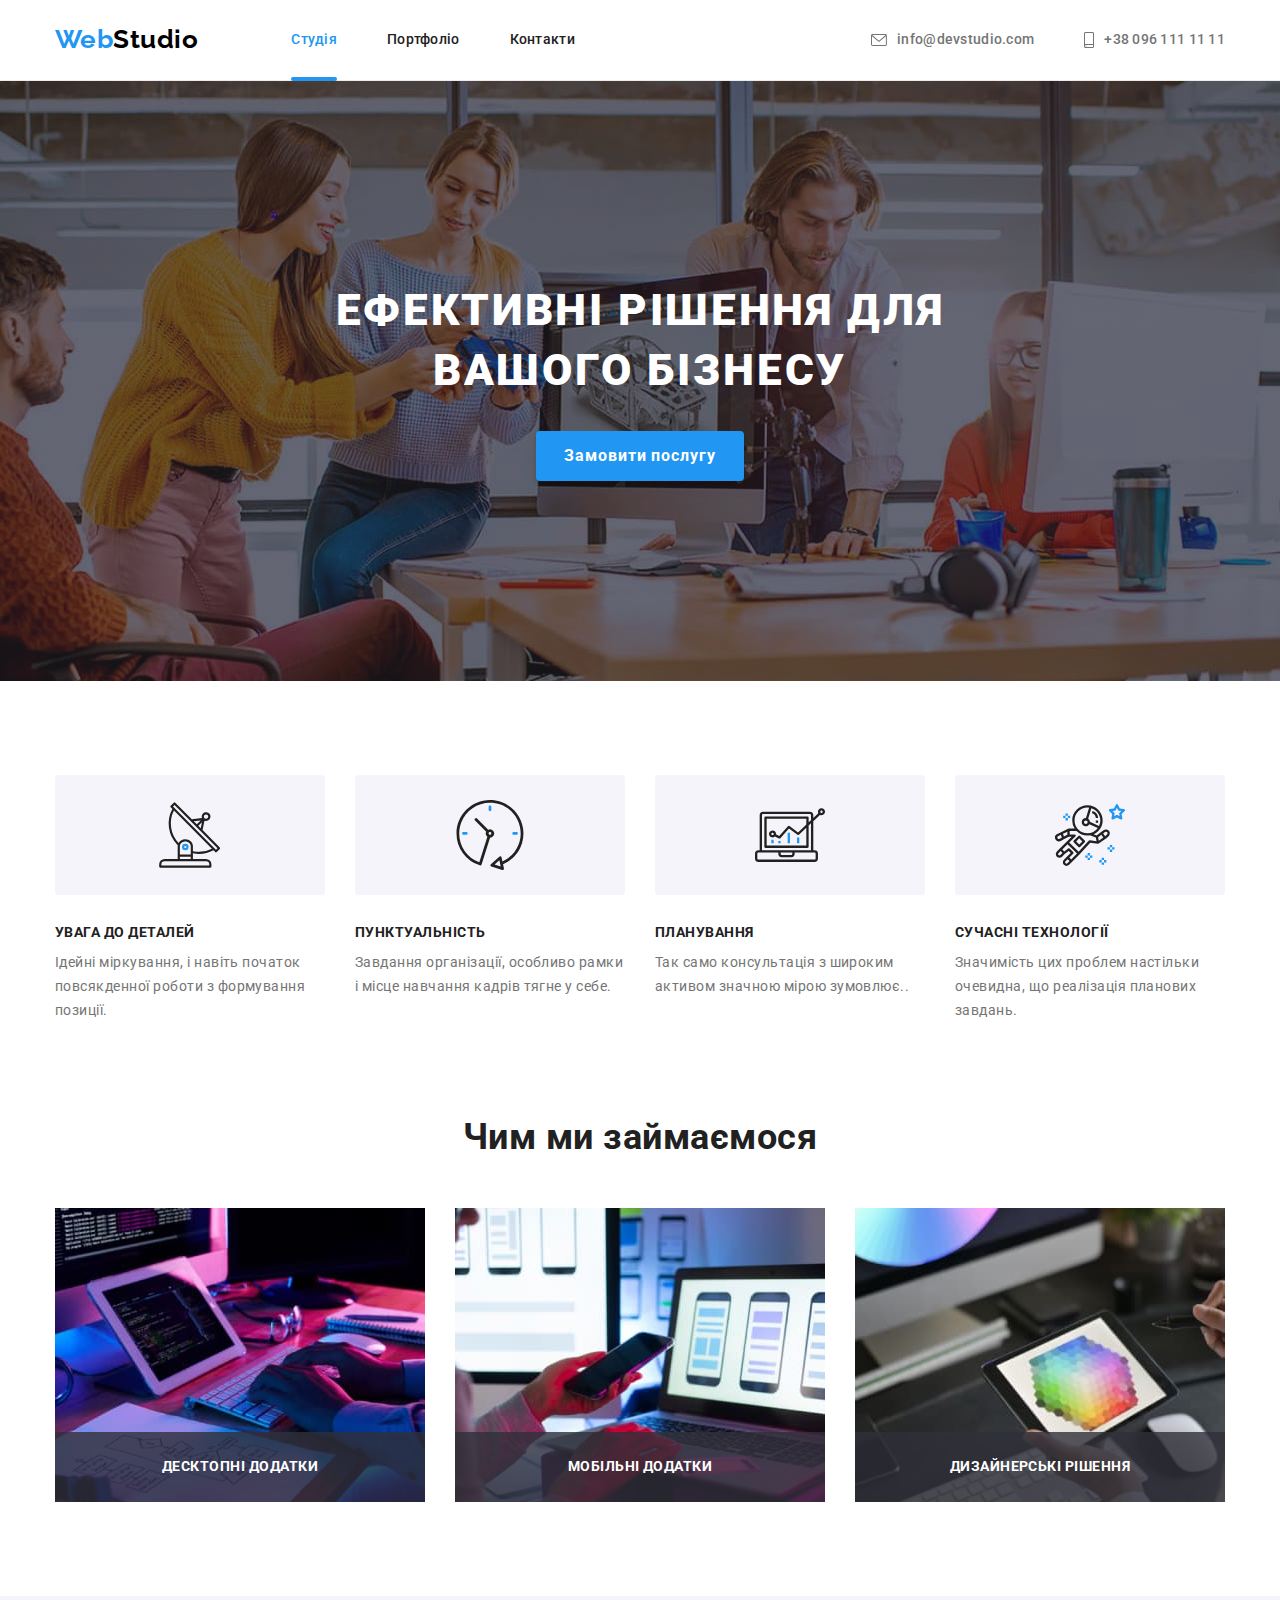
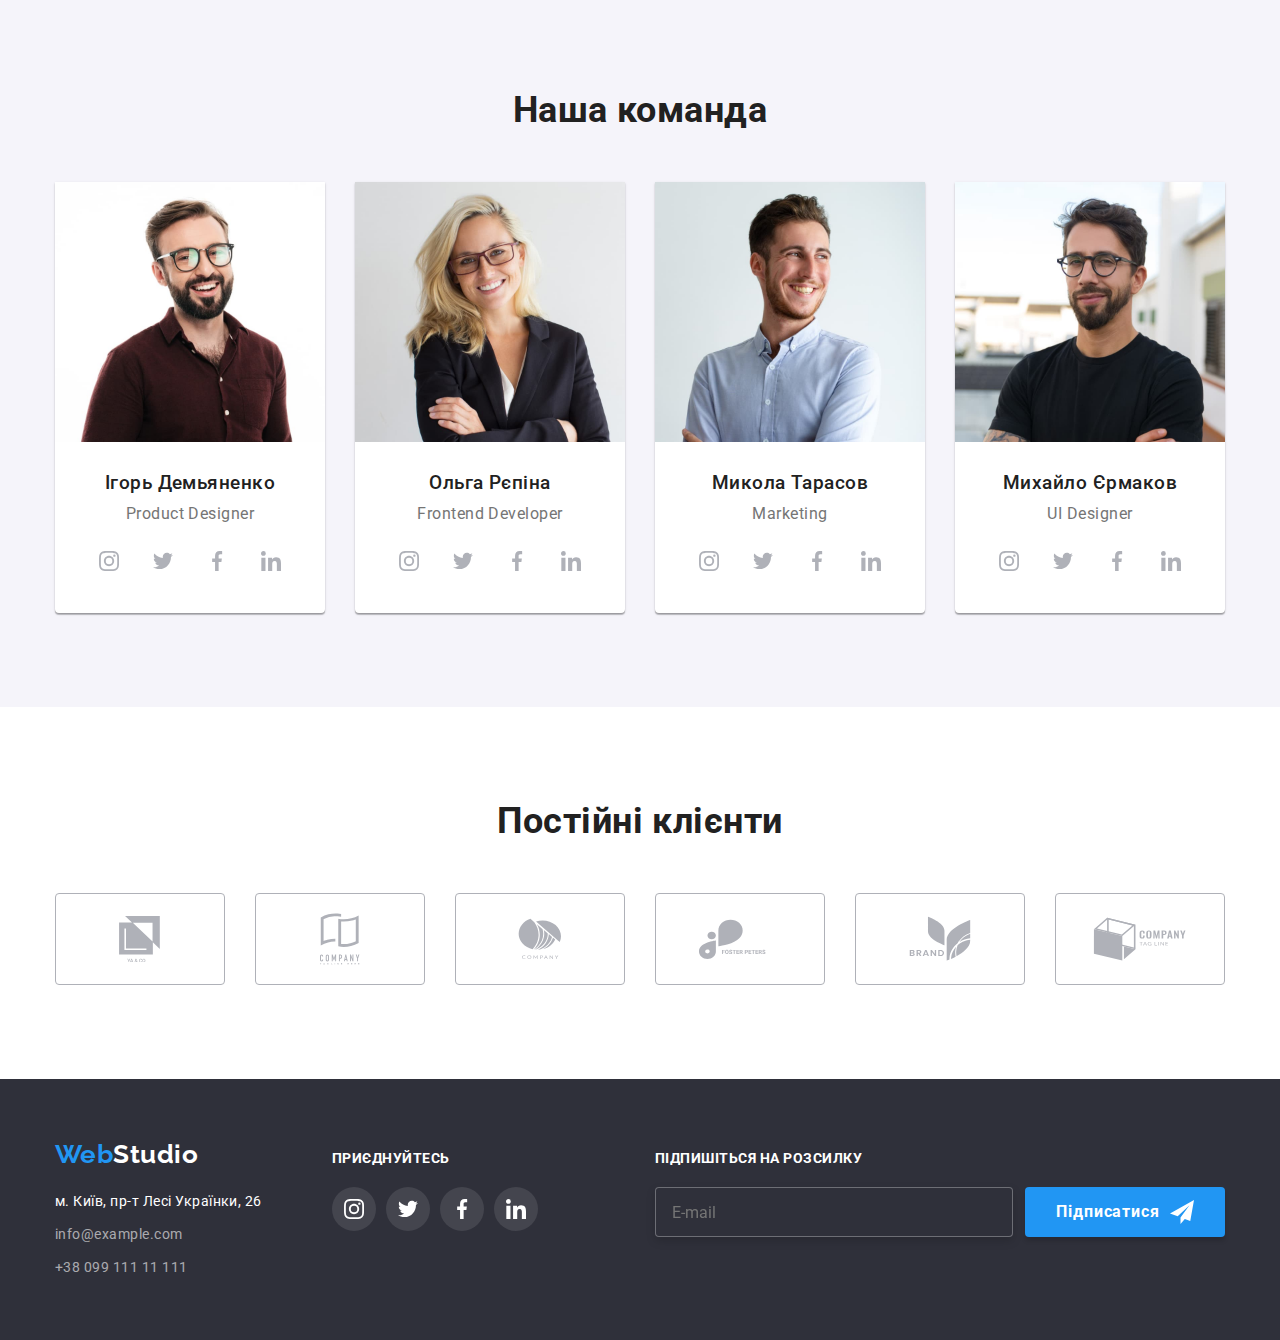
==== commit 306cc867: "bem+sass" ====
--- a/index.html
+++ b/index.html
@@ -26,7 +26,7 @@
             class="logo logo__header logo__header--shadow"
             href="./index.html"
             lang="en"
-            >Web<span class="logo__span--black">Studio</span></a
+            >Web<span class="logo__header--black">Studio</span></a
           >
           <nav>
             <ul class="header__nav">
@@ -77,16 +77,16 @@
     </header>
     <main>
       <!-- Герой -->
-      <section class="hero section">
+      <section class="hero">
         <div class="container">
           <h1 class="hero__title">Ефективні рішення для вашого бізнесу</h1>
-          <button class="hero__btn button" type="button" data-modal-open>
+          <button class="hero__btn" type="button" data-modal-open>
             Замовити послугу
           </button>
         </div>
       </section>
       <!-- Особенности -->
-      <section class="features section">
+      <section class="features">
         <div class="container">
           <h2 class="visually-hidden">*Особенности</h2>
           <ul class="features__block card-set">
@@ -151,7 +151,7 @@
         </div>
       </section>
       <!-- Чем мы занимаемся -->
-      <section class="work section">
+      <section class="work">
         <div class="container">
           <h2 class="title">Чим ми займаємося</h2>
           <ul class="work__block card-set">
@@ -189,7 +189,7 @@
         </div>
       </section>
       <!-- Наша команда -->
-      <section class="team section">
+      <section class="team">
         <div class="container">
           <h2 class="title">Наша команда</h2>
           <ul class="team__block card-set">
@@ -428,10 +428,10 @@
           </ul>
         </div>
       </section>
-      <section class="clients section">
+      <section class="clients">
         <div class="container">
           <h2 class="title">Постійні клієнти</h2>
-          <ul class="client__block card-set">
+          <ul class="clients__block card-set">
             <li class="item-set">
               <a class="client-link" href="client1">
                 <svg width="41" height="46.7" aria-label="ya & co">
@@ -484,7 +484,7 @@
         <div class="footer__inner">
           <div class="footer__contackts-block">
             <a class="logo logo__footer" href="./index.html" lang="en"
-              >Web<span class="logo__span--white">Studio</span>
+              >Web<span class="logo__footer--white">Studio</span>
             </a>
             <address class="footer__item">
               <a
--- a/css/main.min.css
+++ b/css/main.min.css
@@ -1 +1 @@
-:root{--title-collor: #212121;--accent-color: #2196f3;--primary-text-color: #757575;--primary-white: #ffffff;--secondery-bg: #2f303a;--team-btn-color: #f5f4fa;--fill-social-icons: #afb1b8;--accent-hover-btn: #188ce8;--timing-function: cubic-bezier(0.4, 0, 0.2, 1);--set-indent: 30px;--set-item: 3}h1,h2,h3,h4,h5,h6,p{margin:0}ul,ol{list-style:none;margin:0;padding:0}img{display:block;max-width:100%;height:auto}address{font-style:normal;font-style:inherit}input{padding:0}a{text-decoration:none;color:inherit;display:block}strong{display:block}body{font-family:Roboto,sans-serif;color:var(--primary-text-color);line-height:1.14;letter-spacing:.03em}.card-set{display:-webkit-box;display:-ms-flexbox;display:flex;-ms-flex-wrap:wrap;flex-wrap:wrap;gap:var(--set-indent)}.item-set{-ms-flex-preferred-size:calc((100% - var(--set-indent)*(var(--set-item) - 1))/var(--set-item));flex-basis:calc((100% - var(--set-indent)*(var(--set-item) - 1))/var(--set-item))}.visually-hidden{position:absolute;white-space:nowrap;width:1px;height:1px;overflow:hidden;border:0;padding:0;clip:rect(0 0 0 0);-webkit-clip-path:inset(50%);clip-path:inset(50%);margin:-1px}.backdrop.is-hidden{opacity:0;pointer-events:none;visibility:hidden}.backdrop.is-hidden .modal{-webkit-transform:translate(-50%, -50%) scale(0.7);transform:translate(-50%, -50%) scale(0.7)}.container{width:1200px;padding:0 15px;margin:0 auto}.section{padding-top:94px;padding-bottom:94px}.backdrop{position:fixed;top:0;left:0;width:100%;height:100%;opacity:1;-webkit-transition:opacity 250ms var(--timing-function);transition:opacity 250ms var(--timing-function);background-color:rgba(0,0,0,.2)}.header{border-bottom:1px solid #ececec}.header__inner{display:-webkit-box;display:-ms-flexbox;display:flex;-webkit-box-align:center;-ms-flex-align:center;align-items:center}.header__nav{display:-webkit-box;display:-ms-flexbox;display:flex;-webkit-box-pack:justify;-ms-flex-pack:justify;justify-content:space-between;gap:50px}.header__link{position:relative;display:block;padding:32px 0;font-weight:500;font-size:14px;letter-spacing:.02em;color:var(--title-collor);-webkit-transition:color 250ms var(--timing-function);transition:color 250ms var(--timing-function)}.header__link:hover,.header__link:focus{color:var(--accent-color)}.header__link--current{color:var(--accent-color)}.header__link--current::after{content:"";display:block;position:absolute;left:0;bottom:-1px;height:4px;width:100%;border-radius:2px;background-color:var(--accent-color)}.header__contacts-block{margin-left:auto;display:-webkit-box;display:-ms-flexbox;display:flex;gap:50px}.header__contact{display:-webkit-box;display:-ms-flexbox;display:flex;-webkit-box-align:center;-ms-flex-align:center;align-items:center;padding:32px 0;font-weight:500;font-size:14px;letter-spacing:.02em;color:var(--primary-text-color);-webkit-transition:color 250ms var(--timing-function);transition:color 250ms var(--timing-function)}.header__contact:hover,.header__contact:focus{color:var(--accent-color)}.header__icon{display:inline-block;margin-right:10px;fill:currentColor}.logo{color:var(--accent-color);font-family:"Raleway";font-style:normal;font-weight:700;font-size:26px;line-height:1.19;text-decoration:none}.logo__header{margin-right:93px;padding-top:24px;padding-bottom:25px;-webkit-transition:text-shadow 250ms var(--timing-function);transition:text-shadow 250ms var(--timing-function)}.logo__header--shadow:hover{text-shadow:0px 4px 4px rgba(0,0,0,.2)}.logo__footer{display:inline-block;margin-bottom:20px}.logo__span--white{color:var(--primary-white)}.logo__span--black{color:#000}.button{display:block;min-width:200px;min-height:50px;padding:10px 28px;font-weight:700;font-size:16px;line-height:1.88;letter-spacing:.06em;text-align:center;color:var(--primary-white);background-color:var(--accent-color);-webkit-box-shadow:0px 4px 4px rgba(0,0,0,.15);box-shadow:0px 4px 4px rgba(0,0,0,.15);border-radius:4px;border:none;cursor:pointer}.hero{margin-left:auto;margin-right:auto;padding-top:200px;padding-bottom:200px;max-width:1600px;background-size:cover;background-repeat:no-repeat;background-position:center;background-color:var(--secondery-bg);background-image:-webkit-gradient(linear, left top, left bottom, from(rgba(47, 48, 58, 0.4)), to(rgba(47, 48, 58, 0.4))),url("../images/hero-img.jpg");background-image:linear-gradient(rgba(47, 48, 58, 0.4), rgba(47, 48, 58, 0.4)),url("../images/hero-img.jpg")}.hero__title{width:696px;margin:0 auto 30px;text-align:center;color:var(--primary-white);font-weight:900;font-size:44px;line-height:1.36;letter-spacing:.06em;text-transform:uppercase}.hero__btn{margin:0 auto;-webkit-transition:background-color 250ms var(--timing-function);transition:background-color 250ms var(--timing-function)}.hero__btn:hover,.hero__btn:focus{background-color:var(--accent-hover-btn)}.features{padding-bottom:0}.features__block{--set-item: 4}.features__icon-wrapper{display:-webkit-box;display:-ms-flexbox;display:flex;-webkit-box-pack:center;-ms-flex-pack:center;justify-content:center;-webkit-box-align:center;-ms-flex-align:center;align-items:center;height:120px;margin-bottom:30px;border-radius:4px;background-color:var(--team-btn-color)}.features__title{margin-bottom:10px;font-size:14px;text-transform:uppercase;color:var(--title-collor)}.features__text{font-size:14px;line-height:1.71}.title{text-align:center;font-size:36px;line-height:1.16;color:var(--title-collor)}.work__block{margin-top:50px}.work__item{position:relative}.work__sticker{position:absolute;bottom:0;left:0;display:-webkit-box;display:-ms-flexbox;display:flex;-webkit-box-align:center;-ms-flex-align:center;align-items:center;-webkit-box-pack:center;-ms-flex-pack:center;justify-content:center;min-height:70px;width:100%;background-color:rgba(47,48,58,.8)}.work__description{padding:20px;font-weight:700;font-size:14px;text-transform:uppercase;color:var(--primary-white)}.team{background-color:var(--team-btn-color)}.team__block{margin-top:50px;--set-item: 4}.team-card{display:-webkit-box;display:-ms-flexbox;display:flex;-webkit-box-orient:vertical;-webkit-box-direction:normal;-ms-flex-direction:column;flex-direction:column;-webkit-box-pack:center;-ms-flex-pack:center;justify-content:center;-webkit-box-align:center;-ms-flex-align:center;align-items:center;padding-bottom:30px;background-color:var(--primary-white);-webkit-box-shadow:0px 1px 3px rgba(0,0,0,.12),0px 1px 1px rgba(0,0,0,.14),0px 2px 1px rgba(0,0,0,.2);box-shadow:0px 1px 3px rgba(0,0,0,.12),0px 1px 1px rgba(0,0,0,.14),0px 2px 1px rgba(0,0,0,.2);border-radius:0px 0px 4px 4px}.team-card__wrapper{padding:30px 5px 16px 5px}.team-card__name{margin-bottom:10px;font-weight:500;line-height:1.19;text-align:center;color:var(--title-collor)}.team-card__specialty{line-height:1.19;text-align:center}.social-icons{display:-webkit-box;display:-ms-flexbox;display:flex;gap:10px}.icon-wrapper{display:-webkit-box;display:-ms-flexbox;display:flex;-webkit-box-pack:center;-ms-flex-pack:center;justify-content:center;-webkit-box-align:center;-ms-flex-align:center;align-items:center;height:44px;width:44px;border-radius:50%}.icon-wrapper__bg--white{background-color:var(--primary-white);fill:var(--fill-social-icons);-webkit-transition:fill 250ms var(--timing-function),background-color 250ms var(--timing-function);transition:fill 250ms var(--timing-function),background-color 250ms var(--timing-function)}.icon-wrapper__bg--white:hover,.icon-wrapper__bg--white:focus{fill:var(--primary-white);background-color:var(--accent-color)}.icon-wrapper__bg--greey:hover,.icon-wrapper__bg--greey:focus{background:var(--accent-color)}.icon-wrapper__bg--greey{background-color:rgba(255,255,255,.1);fill:var(--primary-white);-webkit-transition:background-color 250ms var(--timing-function);transition:background-color 250ms var(--timing-function)}.client__block{margin-top:50px;--set-item: 6}.client-link{display:-webkit-box;display:-ms-flexbox;display:flex;-webkit-box-pack:center;-ms-flex-pack:center;justify-content:center;-webkit-box-align:center;-ms-flex-align:center;align-items:center;width:170px;height:92px;color:var(--fill-social-icons);border:1px solid var(--fill-social-icons);border-radius:4px;fill:currentColor;-webkit-transition:fill 250ms var(--timing-function),border 250ms var(--timing-function);transition:fill 250ms var(--timing-function),border 250ms var(--timing-function)}.client-link:hover,.client-link:focus{fill:var(--accent-color);border:1px solid var(--accent-color)}.filter{display:-webkit-box;display:-ms-flexbox;display:flex;-webkit-box-pack:center;-ms-flex-pack:center;justify-content:center;gap:8px}.filter__btn{font-family:inherit;padding:6px 22px;font-weight:500;font-size:16px;line-height:1.65;text-align:center;background-color:var(--team-btn-color);color:var(--title-collor);border:none;border-radius:4px;cursor:pointer;-webkit-transition:color 250ms var(--timing-function),background-color 250ms var(--timing-function),-webkit-box-shadow 250ms var(--timing-function);transition:color 250ms var(--timing-function),background-color 250ms var(--timing-function),-webkit-box-shadow 250ms var(--timing-function);transition:color 250ms var(--timing-function),background-color 250ms var(--timing-function),box-shadow 250ms var(--timing-function);transition:color 250ms var(--timing-function),background-color 250ms var(--timing-function),box-shadow 250ms var(--timing-function),-webkit-box-shadow 250ms var(--timing-function)}.filter__btn:hover,.filter__btn:focus{color:var(--primary-white);background-color:var(--accent-color);-webkit-box-shadow:0px 3px 1px rgba(0,0,0,.1),0px 1px 2px rgba(0,0,0,.08),0px 2px 2px rgba(0,0,0,.12);box-shadow:0px 3px 1px rgba(0,0,0,.1),0px 1px 2px rgba(0,0,0,.08),0px 2px 2px rgba(0,0,0,.12)}.filter__btn--active{color:var(--primary-white);background:var(--accent-color)}.projects{margin-top:50px}.project-card{--set-item: 3}.project-card__link{-webkit-transition:-webkit-box-shadow 250ms var(--timing-function);transition:-webkit-box-shadow 250ms var(--timing-function);transition:box-shadow 250ms var(--timing-function);transition:box-shadow 250ms var(--timing-function), -webkit-box-shadow 250ms var(--timing-function)}.project-card__link:hover,.project-card__link:focus{-webkit-box-shadow:0px 1px 1px rgba(0,0,0,.12),0px 4px 4px rgba(0,0,0,.06),1px 4px 6px rgba(0,0,0,.16);box-shadow:0px 1px 1px rgba(0,0,0,.12),0px 4px 4px rgba(0,0,0,.06),1px 4px 6px rgba(0,0,0,.16)}.project-card__link:hover .project-card__overlay{-webkit-transform:translateY(0);transform:translateY(0)}.project-card__themb{position:relative;overflow:hidden}.project-card__overlay{position:absolute;top:0;left:0;width:100%;height:100%;-webkit-transform:translateY(101%);transform:translateY(101%);-webkit-transition:-webkit-transform 250ms var(--timing-function);transition:-webkit-transform 250ms var(--timing-function);transition:transform 250ms var(--timing-function);transition:transform 250ms var(--timing-function), -webkit-transform 250ms var(--timing-function);background-color:rgba(33,150,243,.9)}.project-card__description{position:absolute;width:100%;top:50%;left:50%;-webkit-transform:translate(-50%, -50%);transform:translate(-50%, -50%);padding:63px 24px;font-size:18px;line-height:1.55;color:var(--primary-white)}.project-card__wrapper{padding:20px 24px;border:1px solid #eee;border-top:none}.project-card__title{margin-bottom:4px;font-size:18px;line-height:2;letter-spacing:.06em;color:var(--title-collor)}.project-card__text{line-height:1.88;color:var(--primary-text-color)}.footer{background-color:var(--secondery-bg);padding:60px 0}.footer__inner{display:-webkit-box;display:-ms-flexbox;display:flex;-webkit-box-align:baseline;-ms-flex-align:baseline;align-items:baseline}.footer__contackts-block{margin-right:70px}.footer__item{margin-bottom:9px}.footer__item:last-child{margin-bottom:0}.footer__link{display:block;font-size:14px;line-height:1.71;-webkit-transition:color 250ms var(--timing-function);transition:color 250ms var(--timing-function)}.footer__link:hover,.footer__link:focus{color:var(--accent-color)}.footer__address{color:var(--primary-white)}.footer__contact{color:rgba(255,255,255,.6)}.footer__sub{margin-left:auto}.footer__title{font-weight:700;font-size:14px;line-height:1.14;text-transform:uppercase;color:var(--primary-white);margin-bottom:20px}.footer__form{display:-webkit-box;display:-ms-flexbox;display:flex;gap:12px;-webkit-box-align:center;-ms-flex-align:center;align-items:center}.footer__input{width:358px;height:50px;padding:15px 16px;background-color:var(--secondery-bg);border:1px solid rgba(255,255,255,.3);-webkit-filter:drop-shadow(0px 4px 4px rgba(0, 0, 0, 0.15));filter:drop-shadow(0px 4px 4px rgba(0, 0, 0, 0.15));border-radius:4px;line-height:1.25;color:rgba(255,255,255,.6)}.footer__btn{display:-webkit-box;display:-ms-flexbox;display:flex;gap:10px;-webkit-box-pack:center;-ms-flex-pack:center;justify-content:center;-webkit-box-align:center;-ms-flex-align:center;align-items:center}.footer__icon-send{width:24px;height:24px;fill:var(--primary-white)}.modal{position:absolute;top:50%;left:50%;padding:40px;width:528px;overflow:auto;-webkit-transform:translate(-50%, -50%) scale(1);transform:translate(-50%, -50%) scale(1);-webkit-transition:-webkit-transform 250ms var(--timing-function);transition:-webkit-transform 250ms var(--timing-function);transition:transform 250ms var(--timing-function);transition:transform 250ms var(--timing-function), -webkit-transform 250ms var(--timing-function);border-radius:4px;background-color:var(--primary-white);-webkit-box-shadow:0px 1px 3px rgba(0,0,0,.12),0px 1px 1px rgba(0,0,0,.14),0px 2px 1px rgba(0,0,0,.2);box-shadow:0px 1px 3px rgba(0,0,0,.12),0px 1px 1px rgba(0,0,0,.14),0px 2px 1px rgba(0,0,0,.2)}.modal__close-btn{position:absolute;top:8px;right:8px;display:-webkit-box;display:-ms-flexbox;display:flex;-webkit-box-align:center;-ms-flex-align:center;align-items:center;-webkit-box-pack:center;-ms-flex-pack:center;justify-content:center;cursor:pointer;width:30px;height:30px;background:var(--primary-white);border:1px solid rgba(0,0,0,.1);border-radius:50%}.modal__close-icon{width:12px;height:12px;fill:inherit;-webkit-transition:fill 250ms var(--timing-function);transition:fill 250ms var(--timing-function)}.modal__close-btn:hover,.modal__close-btn:hover{fill:var(--accent-color)}.modal__title{margin-bottom:12px;font-weight:700;font-size:20px;line-height:1.15;text-align:center;color:var(--title-collor)}.modal-form__label{display:block;font-size:12px;margin-bottom:4px;line-height:1.16;letter-spacing:.01em;outline:var(--accent-color)}.modal-form__input{display:block;width:100%;height:40px;padding:12px 12px 12px 42px;cursor:pointer;border:1px solid;border-color:rgba(33,33,33,.2);border-radius:4px;-webkit-transition:border-color 250ms var(--timing-function);transition:border-color 250ms var(--timing-function)}.modal-form__input-wrapper{position:relative;margin-bottom:12px}.modal-form__icon-svg{position:absolute;top:50%;left:12px;-webkit-transform:translateY(-50%);transform:translateY(-50%);width:18px;height:18px;fill:inherit;-webkit-transition:fill 250ms var(--timing-function);transition:fill 250ms var(--timing-function)}.modal-form__input:hover,.modal-form__input:focus{border-color:var(--accent-color);outline:none}.modal-form__input-wrapper:hover .modal-form__icon-svg{fill:var(--accent-color)}.modal-form__coment{display:block;margin-bottom:20px;text-align:start;resize:none;width:100%;height:120px;padding:12px 16px;border:1px solid;border-color:rgba(33,33,33,.2);border-radius:4px;color:rgba(117,117,117,.5);-webkit-transition:border-color 250ms var(--timing-function);transition:border-color 250ms var(--timing-function)}.modal-form__coment:hover,.modal-form__coment:focus{border-color:var(--accent-color);outline:none}.modal-form__coment::-webkit-input-placeholder{letter-spacing:.01em;color:rgba(117,117,117,.5);font-size:12px;line-height:1.16}.modal-form__coment::-moz-placeholder{letter-spacing:.01em;color:rgba(117,117,117,.5);font-size:12px;line-height:1.16}.modal-form__coment:-ms-input-placeholder{letter-spacing:.01em;color:rgba(117,117,117,.5);font-size:12px;line-height:1.16}.modal-form__coment::-ms-input-placeholder{letter-spacing:.01em;color:rgba(117,117,117,.5);font-size:12px;line-height:1.16}.modal-form__coment::placeholder{letter-spacing:.01em;color:rgba(117,117,117,.5);font-size:12px;line-height:1.16}.modal-form__fild-checker{margin-bottom:30px}.modal-form__fild-btn{display:-webkit-box;display:-ms-flexbox;display:flex;-webkit-box-pack:center;-ms-flex-pack:center;justify-content:center}.modal-form__btn{-webkit-transition:background-color 250ms var(--timing-function);transition:background-color 250ms var(--timing-function)}.modal-form__btn:hover,.modal-form__btn:active{background-color:var(--accent-hover-btn)}.modal-checker{position:relative;display:block;text-align:center;font-size:14px;line-height:1.71;margin-left:24px}.modal-checker__custom{position:absolute;left:-12px;top:50%;-webkit-transform:translateY(-50%);transform:translateY(-50%);width:16px;height:15px;border:2px solid #000;border-radius:2px;-webkit-transition:background-color 250ms var(--timing-function);transition:background-color 250ms var(--timing-function)}.modal-checker__def:checked+.modal-checker__custom{border-color:var(--accent-color);background-color:var(--accent-color)}.modal-checker__def:focus+.modal-checker__custom{border:2px solid var(--accent-color)}.modal-checker__contract{display:inline-block;color:var(--accent-color)}/*# sourceMappingURL=main.min.css.map */+:root{--title-collor: #212121;--accent-color: #2196f3;--primary-text-color: #757575;--primary-white: #ffffff;--secondery-bg: #2f303a;--team-bg-cl: #f5f4fa;--btn-filter-cl: #f5f4fa;--footer-contacts-cl: #ffffff99;--br-input-cl: #ffffff4d;--br-input-modal: #21212133;--input-cl: #ffffff99;--bg-icon-greey: #ffffff1a;--bg-stick-cl: #2f303acc;--backdrop-cl: #00000033;--fill-social-icons: #afb1b8;--accent-hover-btn: #188ce8;--timing-function: cubic-bezier(0.4, 0, 0.2, 1);--set-indent: 30px;--set-item: 3}h1,h2,h3,h4,h5,h6,p{margin:0}ul,ol{list-style:none;margin:0;padding:0}img{display:block;max-width:100%;height:auto}address{font-style:normal;font-style:inherit}input{padding:0}a{text-decoration:none;color:inherit;display:block}strong{display:block}body{font-family:Roboto,sans-serif;color:var(--primary-text-color);line-height:1.14;letter-spacing:.03em}.card-set{display:-webkit-box;display:-ms-flexbox;display:flex;-ms-flex-wrap:wrap;flex-wrap:wrap;gap:var(--set-indent)}.item-set{-ms-flex-preferred-size:calc((100% - var(--set-indent)*(var(--set-item) - 1))/var(--set-item));flex-basis:calc((100% - var(--set-indent)*(var(--set-item) - 1))/var(--set-item))}.visually-hidden{position:absolute;white-space:nowrap;width:1px;height:1px;overflow:hidden;border:0;padding:0;clip:rect(0 0 0 0);-webkit-clip-path:inset(50%);clip-path:inset(50%);margin:-1px}.is-hidden{opacity:0;pointer-events:none;visibility:hidden}.is-hidden .modal{-webkit-transform:translate(-50%, -50%) scale(0.7);transform:translate(-50%, -50%) scale(0.7)}.modal-form__btn,.footer__btn,.hero__btn{display:block;min-width:200px;min-height:50px;padding:10px 28px;font-weight:700;font-size:16px;line-height:1.88;letter-spacing:.06em;text-align:center;color:var(--primary-white);background-color:var(--accent-color);-webkit-box-shadow:0px 4px 4px rgba(0,0,0,.15);box-shadow:0px 4px 4px rgba(0,0,0,.15);border-radius:4px;border:none;cursor:pointer}.modal-form__fild-btn,.modal__close-btn,.footer__btn,.footer__form,.filter,.client-link,.icon-wrapper,.team-card,.work__sticker,.features__icon-wrapper,.header__contact,.header__inner{display:-webkit-box;display:-ms-flexbox;display:flex;-webkit-box-align:center;-ms-flex-align:center;align-items:center;-webkit-box-pack:center;-ms-flex-pack:center;justify-content:center}.container{width:1200px;padding:0 15px;margin:0 auto}.backdrop{position:fixed;top:0;left:0;width:100%;height:100%;opacity:1;-webkit-transition:opacity 250ms var(--timing-function);transition:opacity 250ms var(--timing-function);background-color:var(--backdrop-cl)}.header{border-bottom:1px solid #ececec}.header__nav{display:-webkit-box;display:-ms-flexbox;display:flex;-webkit-box-pack:justify;-ms-flex-pack:justify;justify-content:space-between;gap:50px}.header__link{position:relative;display:block;padding:32px 0;font-weight:500;font-size:14px;letter-spacing:.02em;color:var(--title-collor);-webkit-transition:color 250ms var(--timing-function);transition:color 250ms var(--timing-function)}.header__link:hover,.header__link:focus{color:var(--accent-color)}.header__link--current{color:var(--accent-color)}.header__link--current::after{content:"";display:block;position:absolute;left:0;bottom:-1px;height:4px;width:100%;border-radius:2px;background-color:var(--accent-color)}.header__contacts-block{margin-left:auto;display:-webkit-box;display:-ms-flexbox;display:flex;gap:50px}.header__contact{padding:32px 0;font-weight:500;font-size:14px;letter-spacing:.02em;color:var(--primary-text-color);-webkit-transition:color 250ms var(--timing-function);transition:color 250ms var(--timing-function)}.header__contact:hover,.header__contact:focus{color:var(--accent-color)}.header__icon{display:inline-block;margin-right:10px;fill:currentColor}.logo{color:var(--accent-color);font-family:"Raleway";font-style:normal;font-weight:700;font-size:26px;line-height:1.19;text-decoration:none}.logo__header{margin-right:93px;padding-top:24px;padding-bottom:25px;-webkit-transition:text-shadow 250ms var(--timing-function);transition:text-shadow 250ms var(--timing-function)}.logo__header--black{color:#000}.logo__header--shadow:hover{text-shadow:0px 4px 4px rgba(0,0,0,.2)}.logo__footer{display:inline-block;margin-bottom:20px}.logo__footer--white{color:var(--primary-white)}.hero{margin-left:auto;margin-right:auto;padding-top:200px;padding-bottom:200px;max-width:1600px;background-size:cover;background-repeat:no-repeat;background-position:center;background-color:var(--secondery-bg);background-image:-webkit-gradient(linear, left top, left bottom, from(rgba(47, 48, 58, 0.4)), to(rgba(47, 48, 58, 0.4))),url("../images/hero-img.jpg");background-image:linear-gradient(rgba(47, 48, 58, 0.4), rgba(47, 48, 58, 0.4)),url("../images/hero-img.jpg")}.hero__title{width:696px;margin:0 auto 30px;text-align:center;color:var(--primary-white);font-weight:900;font-size:44px;line-height:1.36;letter-spacing:.06em;text-transform:uppercase}.hero__btn{margin:0 auto;-webkit-transition:background-color 250ms var(--timing-function);transition:background-color 250ms var(--timing-function)}.hero__btn:hover,.hero__btn:focus{background-color:var(--accent-hover-btn)}.features{padding-top:94px;padding-bottom:94px}.features__block{--set-item: 4}.features__icon-wrapper{height:120px;margin-bottom:30px;border-radius:4px;background-color:var(--team-bg-cl)}.features__title{margin-bottom:10px;font-size:14px;text-transform:uppercase;color:var(--title-collor)}.features__text{font-size:14px;line-height:1.71}.title{text-align:center;font-size:36px;line-height:1.16;color:var(--title-collor)}.work{padding-top:0;padding-bottom:94px}.work__block{margin-top:50px}.work__item{position:relative}.work__sticker{position:absolute;bottom:0;left:0;min-height:70px;width:100%;background-color:var(--bg-stick-cl)}.work__description{padding:20px;font-weight:700;font-size:14px;text-transform:uppercase;color:var(--primary-white)}.team{background-color:var(--team-bg-cl);padding-top:94px;padding-bottom:94px}.team__block{margin-top:50px;--set-item: 4}.team-card{-webkit-box-orient:vertical;-webkit-box-direction:normal;-ms-flex-direction:column;flex-direction:column;padding-bottom:30px;background-color:var(--primary-white);-webkit-box-shadow:0px 1px 3px rgba(0,0,0,.12),0px 1px 1px rgba(0,0,0,.14),0px 2px 1px rgba(0,0,0,.2);box-shadow:0px 1px 3px rgba(0,0,0,.12),0px 1px 1px rgba(0,0,0,.14),0px 2px 1px rgba(0,0,0,.2);border-radius:0px 0px 4px 4px}.team-card__wrapper{padding:30px 5px 16px 5px}.team-card__name{margin-bottom:10px;font-weight:500;line-height:1.19;text-align:center;color:var(--title-collor)}.team-card__specialty{line-height:1.19;text-align:center}.social-icons{display:-webkit-box;display:-ms-flexbox;display:flex;gap:10px}.icon-wrapper{height:44px;width:44px;border-radius:50%}.icon-wrapper__bg--white{background-color:var(--primary-white);fill:var(--fill-social-icons);-webkit-transition:fill 250ms var(--timing-function),background-color 250ms var(--timing-function);transition:fill 250ms var(--timing-function),background-color 250ms var(--timing-function)}.icon-wrapper__bg--white:hover,.icon-wrapper__bg--white:focus{fill:var(--primary-white);background-color:var(--accent-color)}.icon-wrapper__bg--greey{background-color:var(--bg-icon-greey);fill:var(--primary-white);-webkit-transition:background-color 250ms var(--timing-function);transition:background-color 250ms var(--timing-function)}.icon-wrapper__bg--greey:hover,.icon-wrapper__bg--greey:focus{background:var(--accent-color)}.clients{padding-top:94px;padding-bottom:94px}.clients__block{margin-top:50px;--set-item: 6}.client-link{height:92px;color:var(--fill-social-icons);border:1px solid var(--fill-social-icons);border-radius:4px;fill:currentColor;-webkit-transition:fill 250ms var(--timing-function),border 250ms var(--timing-function);transition:fill 250ms var(--timing-function),border 250ms var(--timing-function)}.client-link:hover,.client-link:focus{fill:var(--accent-color);border:1px solid var(--accent-color)}.filter{gap:8px;padding-top:94px;padding-bottom:50px}.filter__btn{font-family:inherit;padding:6px 22px;font-weight:500;font-size:16px;line-height:1.65;text-align:center;background-color:var(--btn-filter-cl);color:var(--title-collor);border:none;border-radius:4px;cursor:pointer;-webkit-transition:color 250ms var(--timing-function),background-color 250ms var(--timing-function),-webkit-box-shadow 250ms var(--timing-function);transition:color 250ms var(--timing-function),background-color 250ms var(--timing-function),-webkit-box-shadow 250ms var(--timing-function);transition:color 250ms var(--timing-function),background-color 250ms var(--timing-function),box-shadow 250ms var(--timing-function);transition:color 250ms var(--timing-function),background-color 250ms var(--timing-function),box-shadow 250ms var(--timing-function),-webkit-box-shadow 250ms var(--timing-function)}.filter__btn:hover,.filter__btn:focus{color:var(--primary-white);background-color:var(--accent-color);-webkit-box-shadow:0px 3px 1px rgba(0,0,0,.1),0px 1px 2px rgba(0,0,0,.08),0px 2px 2px rgba(0,0,0,.12);box-shadow:0px 3px 1px rgba(0,0,0,.1),0px 1px 2px rgba(0,0,0,.08),0px 2px 2px rgba(0,0,0,.12)}.filter__btn--active{color:var(--primary-white);background:var(--accent-color)}.projects{padding-top:0;padding-bottom:94px;--set-item: 3}.project-card__link{-webkit-transition:-webkit-box-shadow 250ms var(--timing-function);transition:-webkit-box-shadow 250ms var(--timing-function);transition:box-shadow 250ms var(--timing-function);transition:box-shadow 250ms var(--timing-function), -webkit-box-shadow 250ms var(--timing-function)}.project-card__link:hover,.project-card__link:focus{-webkit-box-shadow:0px 1px 1px rgba(0,0,0,.12),0px 4px 4px rgba(0,0,0,.06),1px 4px 6px rgba(0,0,0,.16);box-shadow:0px 1px 1px rgba(0,0,0,.12),0px 4px 4px rgba(0,0,0,.06),1px 4px 6px rgba(0,0,0,.16)}.project-card__link:hover .project-card__overlay{-webkit-transform:translateY(0);transform:translateY(0)}.project-card__themb{position:relative;overflow:hidden}.project-card__overlay{position:absolute;top:0;left:0;width:100%;height:100%;-webkit-transform:translateY(101%);transform:translateY(101%);-webkit-transition:-webkit-transform 250ms var(--timing-function);transition:-webkit-transform 250ms var(--timing-function);transition:transform 250ms var(--timing-function);transition:transform 250ms var(--timing-function), -webkit-transform 250ms var(--timing-function);background-color:rgba(33,150,243,.9)}.project-card__description{position:absolute;width:100%;top:50%;left:50%;-webkit-transform:translate(-50%, -50%);transform:translate(-50%, -50%);padding:63px 24px;font-size:18px;line-height:1.55;color:var(--primary-white)}.project-card__wrapper{padding:20px 24px;border:1px solid #eee;border-top:none}.project-card__title{margin-bottom:4px;font-size:18px;line-height:2;letter-spacing:.06em;color:var(--title-collor)}.project-card__text{line-height:1.88;color:var(--primary-text-color)}.footer{background-color:var(--secondery-bg);padding-top:60px;padding-bottom:60px}.footer__inner{display:-webkit-box;display:-ms-flexbox;display:flex;-webkit-box-align:baseline;-ms-flex-align:baseline;align-items:baseline}.footer__contackts-block{margin-right:70px}.footer__item{margin-bottom:9px}.footer__item:last-child{margin-bottom:0}.footer__link{display:block;font-size:14px;line-height:1.71;-webkit-transition:color 250ms var(--timing-function);transition:color 250ms var(--timing-function)}.footer__link:hover,.footer__link:focus{color:var(--accent-color)}.footer__address{color:var(--primary-white)}.footer__contact{color:var(--footer-contacts-cl)}.footer__sub{margin-left:auto}.footer__title{font-weight:700;font-size:14px;line-height:1.14;text-transform:uppercase;color:var(--primary-white);margin-bottom:20px}.footer__form{gap:12px}.footer__input{width:358px;height:50px;padding:15px 16px;background-color:var(--secondery-bg);border:1px solid var(--br-input-cl);-webkit-filter:drop-shadow(0px 4px 4px rgba(0, 0, 0, 0.15));filter:drop-shadow(0px 4px 4px rgba(0, 0, 0, 0.15));border-radius:4px;line-height:1.25;color:var(--input-cl)}.footer__btn{gap:10px}.footer__icon-send{width:24px;height:24px;fill:var(--primary-white)}.modal{position:absolute;top:50%;left:50%;padding:40px;width:528px;overflow:auto;-webkit-transform:translate(-50%, -50%) scale(1);transform:translate(-50%, -50%) scale(1);-webkit-transition:-webkit-transform 250ms var(--timing-function);transition:-webkit-transform 250ms var(--timing-function);transition:transform 250ms var(--timing-function);transition:transform 250ms var(--timing-function), -webkit-transform 250ms var(--timing-function);border-radius:4px;background-color:var(--primary-white);-webkit-box-shadow:0px 1px 3px rgba(0,0,0,.12),0px 1px 1px rgba(0,0,0,.14),0px 2px 1px rgba(0,0,0,.2);box-shadow:0px 1px 3px rgba(0,0,0,.12),0px 1px 1px rgba(0,0,0,.14),0px 2px 1px rgba(0,0,0,.2)}.modal__close-btn{position:absolute;top:8px;right:8px;cursor:pointer;width:30px;height:30px;background:var(--primary-white);border:1px solid;border-color:rgba(0,0,0,.1);border-radius:50%;-webkit-transition:border-color 250ms var(--timing-function);transition:border-color 250ms var(--timing-function)}.modal__close-btn:hover{border-color:var(--accent-color)}.modal__close-icon{width:12px;height:12px;fill:inherit;-webkit-transition:fill 250ms var(--timing-function);transition:fill 250ms var(--timing-function)}.modal__close-btn:hover .modal__close-icon,.modal__close-btn:focus .modal__close-icon{fill:var(--accent-color)}.modal__title{margin-bottom:12px;font-weight:700;font-size:20px;line-height:1.15;text-align:center;color:var(--title-collor)}.modal-form__label{display:block;font-size:12px;margin-bottom:4px;line-height:1.16;letter-spacing:.01em;outline:var(--accent-color)}.modal-form__input{display:block;width:100%;height:40px;padding:12px 12px 12px 42px;cursor:pointer;border:1px solid;border-color:var(--br-input-modal);border-radius:4px;-webkit-transition:border-color 250ms var(--timing-function);transition:border-color 250ms var(--timing-function)}.modal-form__input:hover,.modal-form__input:focus{border-color:var(--accent-color);outline:none}.modal-form__input-wrapper{position:relative;margin-bottom:12px}.modal-form__icon-svg{position:absolute;top:50%;left:12px;-webkit-transform:translateY(-50%);transform:translateY(-50%);width:18px;height:18px;fill:inherit;-webkit-transition:fill 250ms var(--timing-function);transition:fill 250ms var(--timing-function)}.modal-form__input-wrapper:hover .modal-form__icon-svg{fill:var(--accent-color)}.modal-form__coment{display:block;margin-bottom:20px;text-align:start;resize:none;width:100%;height:120px;padding:12px 16px;border:1px solid;border-color:rgba(33,33,33,.2);border-radius:4px;color:rgba(117,117,117,.5);-webkit-transition:border-color 250ms var(--timing-function);transition:border-color 250ms var(--timing-function)}.modal-form__coment:hover,.modal-form__coment:focus{border-color:var(--accent-color);outline:none}.modal-form__coment::-webkit-input-placeholder{letter-spacing:.01em;color:rgba(117,117,117,.5);font-size:12px;line-height:1.16}.modal-form__coment::-moz-placeholder{letter-spacing:.01em;color:rgba(117,117,117,.5);font-size:12px;line-height:1.16}.modal-form__coment:-ms-input-placeholder{letter-spacing:.01em;color:rgba(117,117,117,.5);font-size:12px;line-height:1.16}.modal-form__coment::-ms-input-placeholder{letter-spacing:.01em;color:rgba(117,117,117,.5);font-size:12px;line-height:1.16}.modal-form__coment::placeholder{letter-spacing:.01em;color:rgba(117,117,117,.5);font-size:12px;line-height:1.16}.modal-form__fild-checker{margin-bottom:30px}.modal-form__btn{-webkit-transition:background-color 250ms var(--timing-function);transition:background-color 250ms var(--timing-function)}.modal-form__btn:hover,.modal-form__btn:active{background-color:var(--accent-hover-btn)}.modal-checker{position:relative;display:block;text-align:center;font-size:14px;line-height:1.71;margin-left:24px}.modal-checker__custom{position:absolute;left:-12px;top:50%;-webkit-transform:translateY(-50%);transform:translateY(-50%);width:16px;height:15px;border:2px solid #000;border-radius:2px;-webkit-transition:background-color 250ms var(--timing-function);transition:background-color 250ms var(--timing-function)}.modal-checker__def:checked+.modal-checker__custom{border-color:var(--accent-color);background-color:var(--accent-color)}.modal-checker__def:focus+.modal-checker__custom{border:2px solid var(--accent-color)}.modal-checker__contract{display:inline-block;color:var(--accent-color)}/*# sourceMappingURL=main.min.css.map */